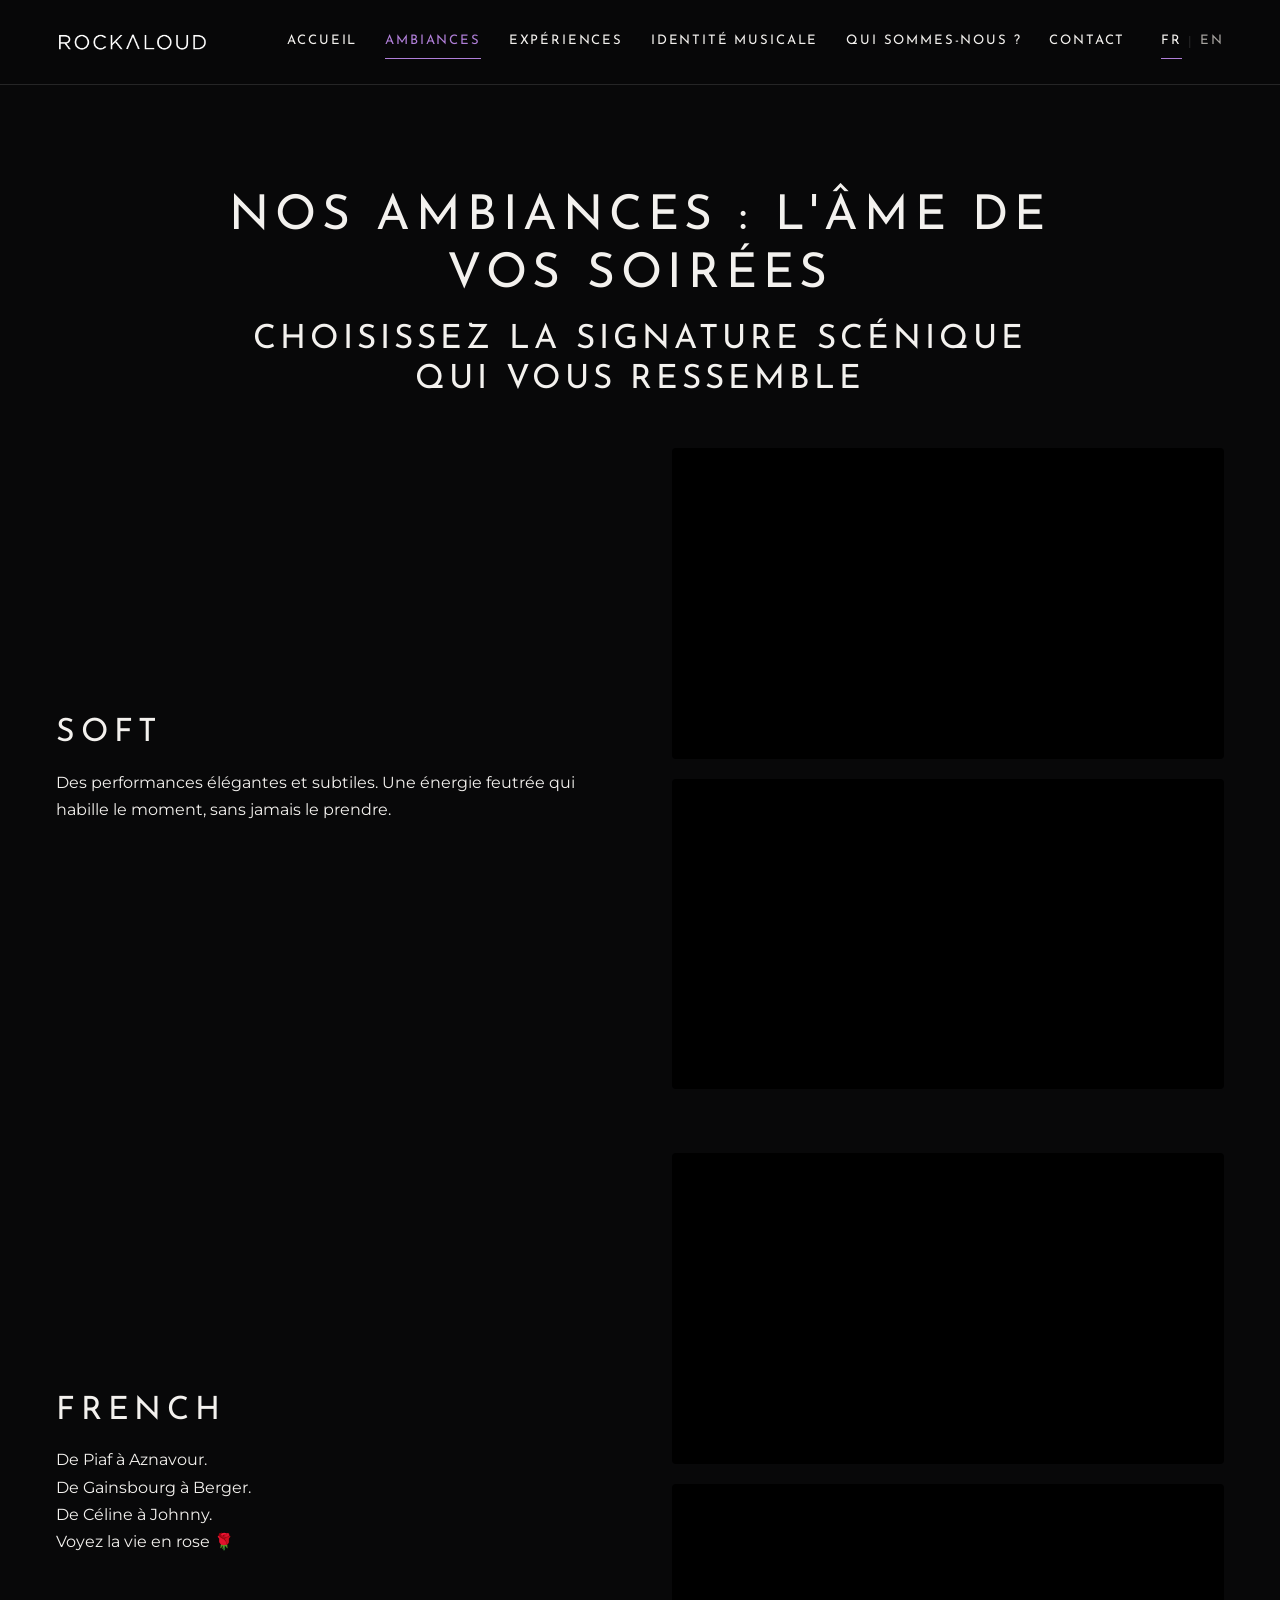
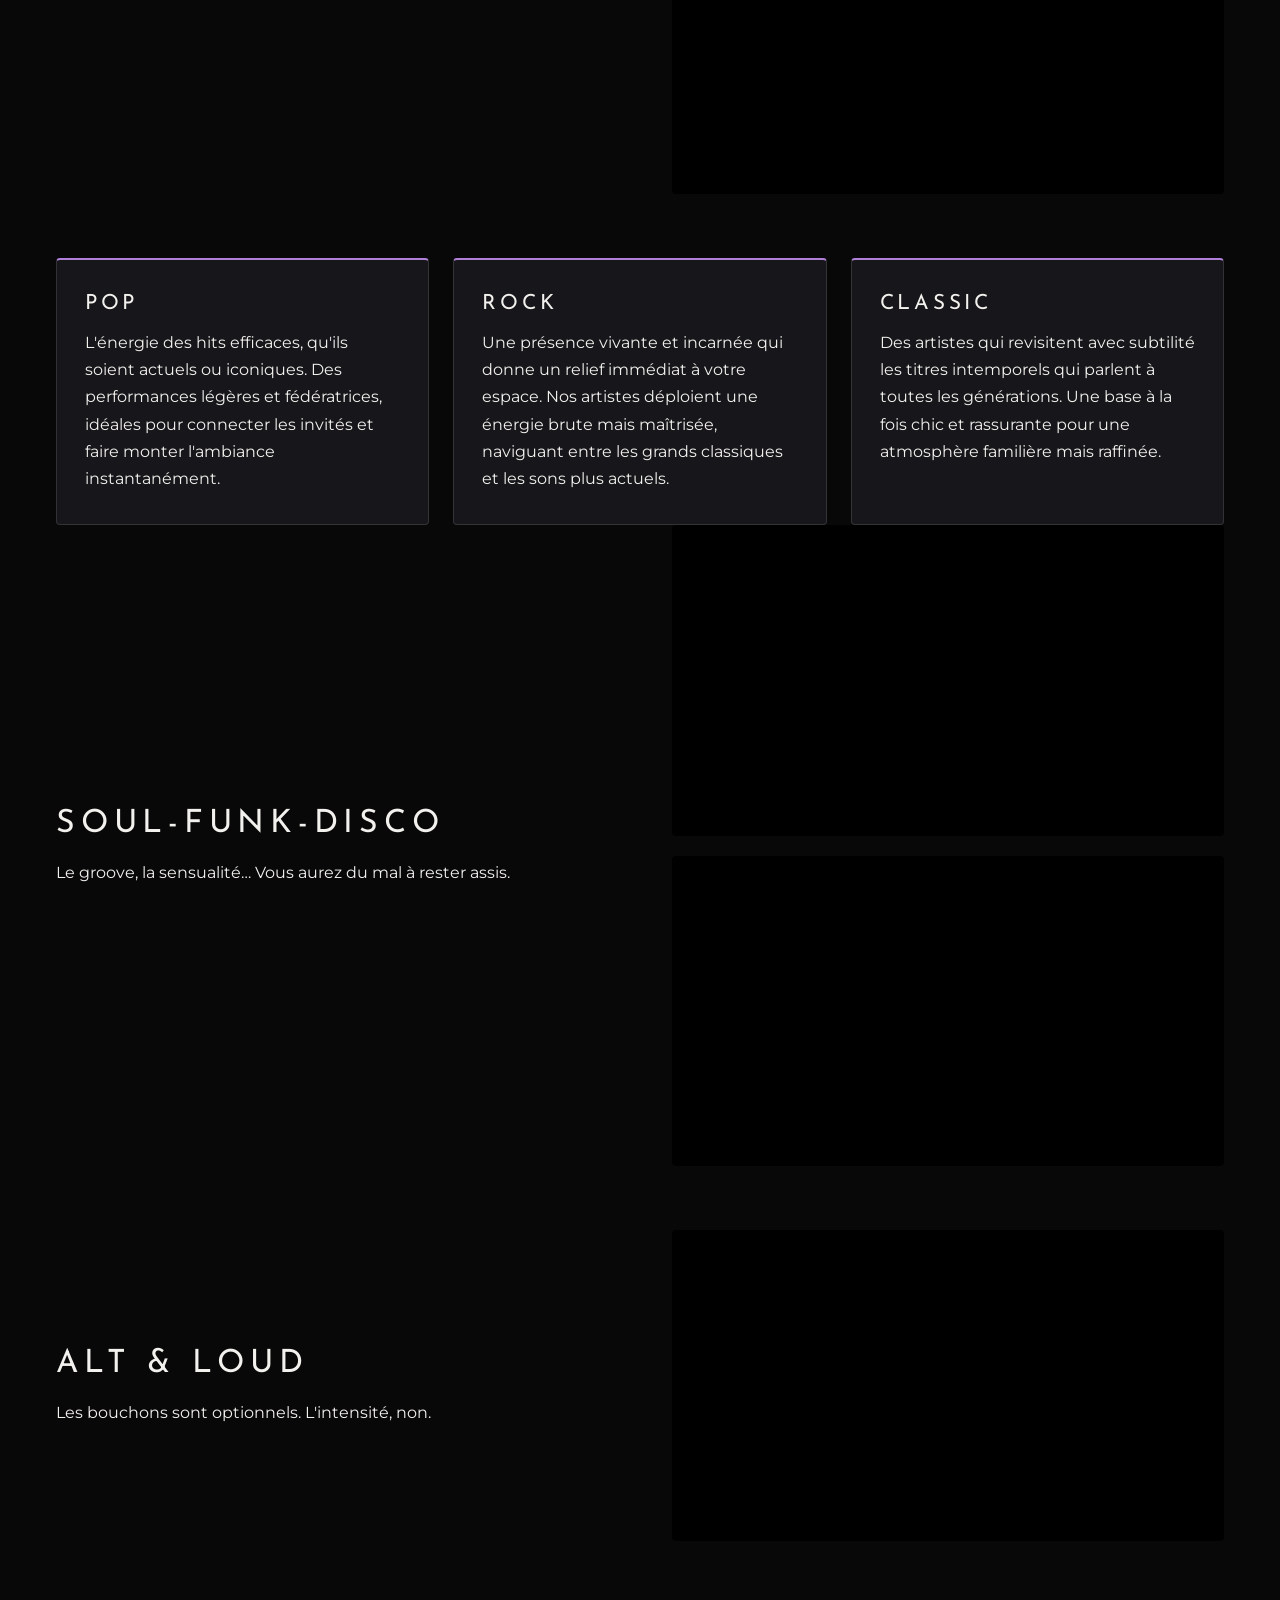
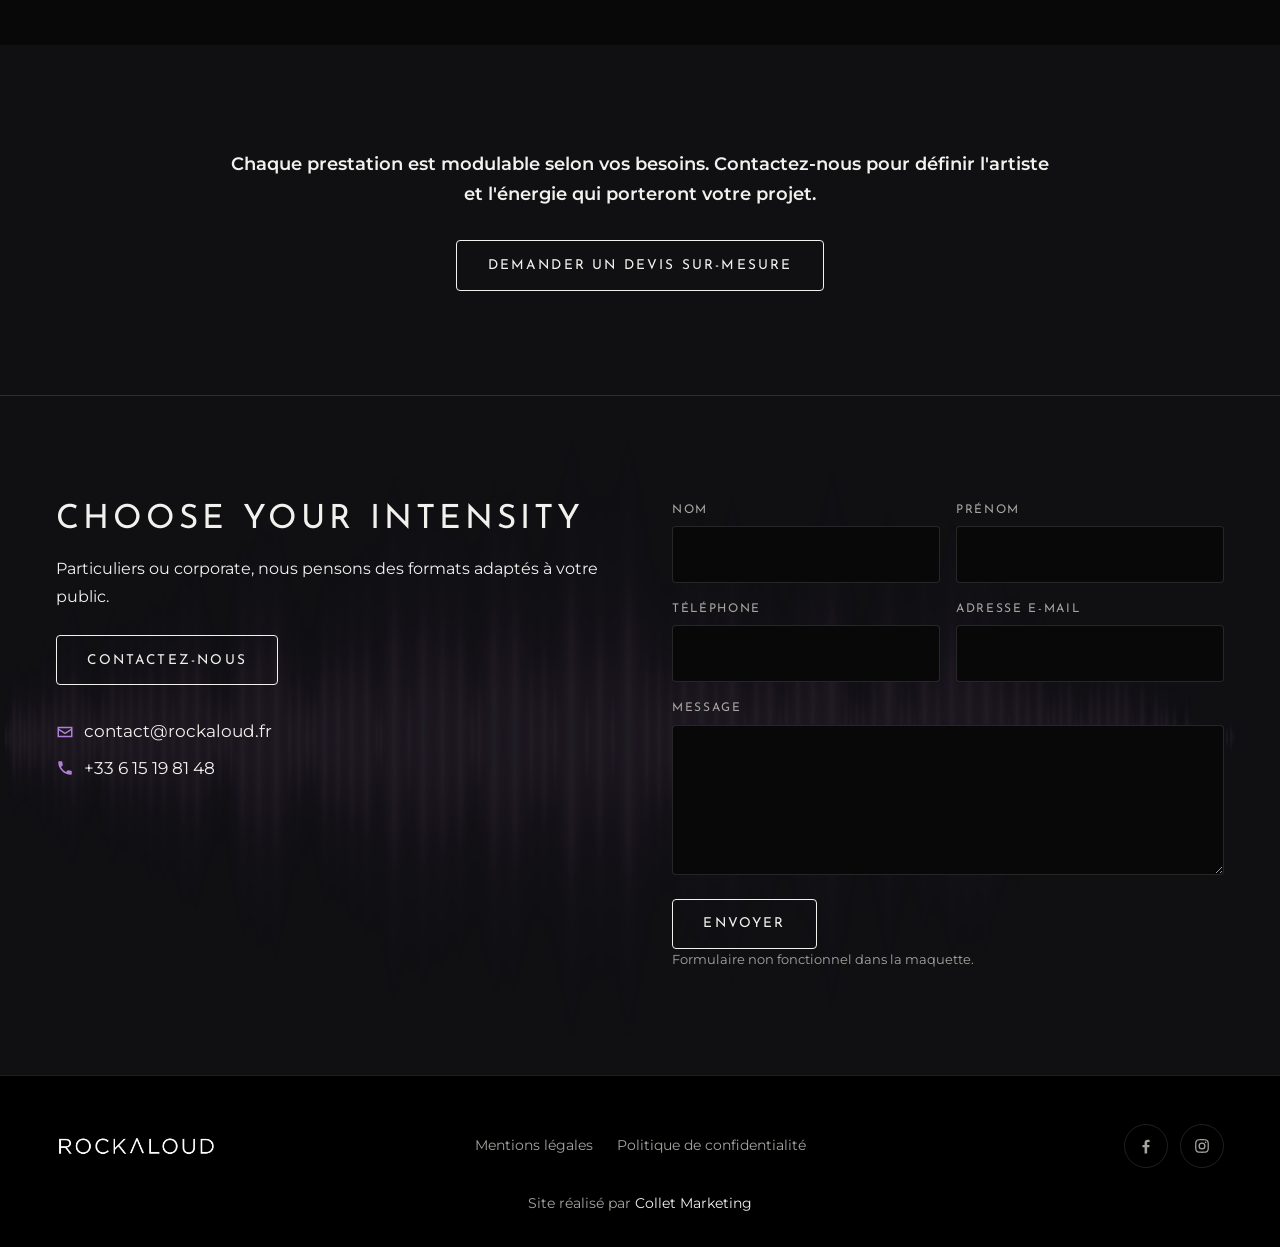
==== ambiances.html @ e1b676f5 "Maquette statique Rockaloud v2 (6 pages) Nouvelle version du site en HTML/CSS/JS statique pour valid" ====
<!DOCTYPE html>
<html lang="fr">
<head>
  <meta charset="UTF-8">
  <meta name="viewport" content="width=device-width, initial-scale=1">
  <title>Nos Ambiances : L'Âme de vos Soirées | Rockaloud</title>
  <meta name="description" content="Soft, Pop, French, Rock, Soul-Funk-Disco, Classic, Alt & Loud : choisissez la signature scénique qui vous ressemble.">
  <link rel="icon" href="media/cropped-favicon-rockaloud.jpg">
  <link rel="preconnect" href="https://fonts.googleapis.com">
  <link rel="preconnect" href="https://fonts.gstatic.com" crossorigin>
  <link href="https://fonts.googleapis.com/css2?family=Josefin+Sans:wght@300;400&family=Montserrat:ital,wght@0,400;0,600;1,400&display=swap" rel="stylesheet">
  <link rel="stylesheet" href="css/style.css">
</head>
<body class="page-ambiances">
<header class="site-header">
  <div class="container site-header__inner">
    <a class="site-header__logo" href="index.html" aria-label="Rockaloud, accueil">
      <img src="media/logo-Rockaloud-3-removebg-preview.png" alt="Rockaloud" width="1000" height="250">
    </a>
    <nav class="site-nav" id="site-nav" aria-label="Navigation principale">
        <a href="index.html">Accueil</a>
        <a href="ambiances.html" class="is-active" aria-current="page">Ambiances</a>
        <a href="experiences.html">Expériences</a>
        <a href="identite-musicale.html">Identité musicale</a>
        <a href="qui-sommes-nous.html">Qui sommes-nous ?</a>
        <a href="contact.html">Contact</a>
      <div class="lang-switch" aria-label="Langue">
        <a href="#" class="is-active" aria-current="true">FR</a><span aria-hidden="true">|</span><a href="#" title="Version anglaise (non fonctionnelle dans la maquette)">EN</a>
      </div>
    </nav>
    <button class="nav-toggle" type="button" aria-controls="site-nav" aria-expanded="false" aria-label="Ouvrir le menu">
      <span></span><span></span><span></span>
    </button>
  </div>
</header>
<main>

  <section class="section">
    <div class="container">
      <div class="section__head">
        <h1>Nos Ambiances : L'Âme de vos Soirées</h1>
        <h2>Choisissez la Signature Scénique qui vous ressemble</h2>
      </div>

      <article class="style-block split" id="soft">
        <div class="split__text">
          <h3>Soft</h3>
          <p>Des performances élégantes et subtiles. Une énergie feutrée qui habille le moment, sans jamais le prendre.</p>
        </div>
        <div class="split__media">
          <div class="video-stack">
              <div class="video"><iframe src="https://www.youtube.com/embed/XnOeB2_qpro" title="Ambiance Soft, vidéo 1" loading="lazy" allow="accelerometer; autoplay; clipboard-write; encrypted-media; gyroscope; picture-in-picture; web-share" referrerpolicy="strict-origin-when-cross-origin" allowfullscreen></iframe></div>
              <div class="video"><iframe src="https://www.youtube.com/embed/W85wO7x4e9c" title="Ambiance Soft, vidéo 2" loading="lazy" allow="accelerometer; autoplay; clipboard-write; encrypted-media; gyroscope; picture-in-picture; web-share" referrerpolicy="strict-origin-when-cross-origin" allowfullscreen></iframe></div>
          </div>
        </div>
      </article>

      <article class="style-block split split--reverse" id="french">
        <div class="split__text">
          <h3>French</h3>
          <p>De Piaf à Aznavour.<br>De Gainsbourg à Berger.<br>De Céline à Johnny.<br>Voyez la vie en rose 🌹</p>
        </div>
        <div class="split__media">
          <div class="video-stack">
              <div class="video"><iframe src="https://www.youtube.com/embed/azG9ca8zM-I" title="Ambiance French, vidéo 1" loading="lazy" allow="accelerometer; autoplay; clipboard-write; encrypted-media; gyroscope; picture-in-picture; web-share" referrerpolicy="strict-origin-when-cross-origin" allowfullscreen></iframe></div>
              <div class="video"><iframe src="https://www.youtube.com/embed/wUS4tdbfYSM" title="Ambiance French, vidéo 2" loading="lazy" allow="accelerometer; autoplay; clipboard-write; encrypted-media; gyroscope; picture-in-picture; web-share" referrerpolicy="strict-origin-when-cross-origin" allowfullscreen></iframe></div>
          </div>
        </div>
      </article>

      <!-- Styles sans vidéo regroupés en cartes -->
      <div class="style-cards grid grid--3">
        <article class="card card--accent" id="pop">
          <h3>Pop</h3>
          <p>L'énergie des hits efficaces, qu'ils soient actuels ou iconiques. Des performances légères et fédératrices, idéales pour connecter les invités et faire monter l'ambiance instantanément.</p>
        </article>
        <article class="card card--accent" id="rock">
          <h3>Rock</h3>
          <p>Une présence vivante et incarnée qui donne un relief immédiat à votre espace. Nos artistes déploient une énergie brute mais maîtrisée, naviguant entre les grands classiques et les sons plus actuels.</p>
        </article>
        <article class="card card--accent" id="classic">
          <h3>Classic</h3>
          <p>Des artistes qui revisitent avec subtilité les titres intemporels qui parlent à toutes les générations. Une base à la fois chic et rassurante pour une atmosphère familière mais raffinée.</p>
        </article>
      </div>


      <article class="style-block split" id="soul-funk-disco">
        <div class="split__text">
          <h3>Soul-Funk-Disco</h3>
          <p>Le groove, la sensualité… Vous aurez du mal à rester assis.</p>
        </div>
        <div class="split__media">
          <div class="video-stack">
              <div class="video"><iframe src="https://www.youtube.com/embed/5r3Q8YeS9tQ" title="Ambiance Soul-Funk-Disco, vidéo 1" loading="lazy" allow="accelerometer; autoplay; clipboard-write; encrypted-media; gyroscope; picture-in-picture; web-share" referrerpolicy="strict-origin-when-cross-origin" allowfullscreen></iframe></div>
              <div class="video"><iframe src="https://www.youtube.com/embed/HcSu9LlsYuk" title="Ambiance Soul-Funk-Disco, vidéo 2" loading="lazy" allow="accelerometer; autoplay; clipboard-write; encrypted-media; gyroscope; picture-in-picture; web-share" referrerpolicy="strict-origin-when-cross-origin" allowfullscreen></iframe></div>
          </div>
        </div>
      </article>

      <article class="style-block split split--reverse" id="alt-loud">
        <div class="split__text">
          <h3>Alt &amp; Loud</h3>
          <p>Les bouchons sont optionnels. L'intensité, non.</p>
        </div>
        <div class="split__media">
          <div class="video-stack">
              <div class="video"><iframe src="https://www.youtube.com/embed/fIWCS2iRZ34" title="Ambiance Alt & Loud" loading="lazy" allow="accelerometer; autoplay; clipboard-write; encrypted-media; gyroscope; picture-in-picture; web-share" referrerpolicy="strict-origin-when-cross-origin" allowfullscreen></iframe></div>
          </div>
        </div>
      </article>
    </div>
  </section>

  <section class="section section--alt section--tight">
    <div class="container container--narrow text-center">
      <p class="lead">Chaque prestation est modulable selon vos besoins. Contactez-nous pour définir l'artiste et l'énergie qui porteront votre projet.</p>
      <p class="actions"><a class="btn" href="contact.html">Demander un devis sur-mesure</a></p>
    </div>
  </section>

  <!-- Bloc commun « Choose your intensity » -->
  <section class="section intensity" id="intensity">
    <div class="container">
      <div class="split" style="align-items:start">
        <div class="split__text intensity__text">
          <h2>Choose your intensity</h2>
          <p>Particuliers ou corporate, nous pensons des formats adaptés à votre public.</p>
          <a class="btn" href="contact.html">Contactez-nous</a>
          <div class="contact-lines">
            <a href="mailto:contact@rockaloud.fr"><svg viewBox="0 0 24 24" aria-hidden="true"><path d="M2 5h20v14H2V5zm2 2v.5l8 5 8-5V7H4zm16 3-8 5-8-5v7h16v-7z"/></svg>contact@rockaloud.fr</a>
            <a href="tel:+33615198148"><svg viewBox="0 0 24 24" aria-hidden="true"><path d="M6.6 10.8a15.1 15.1 0 0 0 6.6 6.6l2.2-2.2c.3-.3.7-.4 1-.2 1.1.4 2.3.6 3.6.6.6 0 1 .4 1 1V20c0 .6-.4 1-1 1A17 17 0 0 1 3 4c0-.6.4-1 1-1h3.5c.6 0 1 .4 1 1 0 1.3.2 2.5.6 3.6.1.3 0 .7-.2 1l-2.3 2.2z"/></svg>+33 6 15 19 81 48</a>
          </div>
        </div>
        <div class="split__media">
          <form class="form" action="#" method="post" onsubmit="return false;" novalidate>
            <div class="form__row">
              <div>
                <label for="intensity-nom">Nom</label>
                <input id="intensity-nom" name="nom" type="text" autocomplete="family-name">
              </div>
              <div>
                <label for="intensity-prenom">Prénom</label>
                <input id="intensity-prenom" name="prenom" type="text" autocomplete="given-name">
              </div>
            </div>
            <div class="form__row">
              <div>
                <label for="intensity-tel">Téléphone</label>
                <input id="intensity-tel" name="telephone" type="tel" autocomplete="tel">
              </div>
              <div>
                <label for="intensity-email">Adresse e-mail</label>
                <input id="intensity-email" name="email" type="email" autocomplete="email">
              </div>
            </div>
            <div>
              <label for="intensity-message">Message</label>
              <textarea id="intensity-message" name="message"></textarea>
            </div>
            <div>
              <button type="submit" class="btn">Envoyer</button>
              <p class="form__note">Formulaire non fonctionnel dans la maquette.</p>
            </div>
          </form>
        </div>
      </div>
    </div>
  </section>
</main>
<footer class="site-footer">
  <div class="container site-footer__inner">
    <a class="site-footer__logo" href="index.html" aria-label="Rockaloud, accueil">
      <img src="media/logo-Rockaloud-3.jpg" alt="Rockaloud" width="1200" height="300">
    </a>
    <nav class="site-footer__links" aria-label="Liens légaux">
      <a href="https://rockaloud.fr/mentions-legales/" target="_blank" rel="noopener">Mentions légales</a>
      <a href="https://rockaloud.fr/politique-de-confidentialite/" target="_blank" rel="noopener">Politique de confidentialité</a>
    </nav>
    <div class="social">
      <!-- lien Facebook à vérifier avec le client -->
      <a href="https://www.facebook.com/rockaloudmusic/" target="_blank" rel="noopener" aria-label="Facebook Rockaloud"><svg viewBox="0 0 24 24" aria-hidden="true"><path d="M13.5 22v-8.2h2.8l.4-3.3h-3.2V8.4c0-.9.3-1.6 1.6-1.6h1.7V3.9c-.3 0-1.3-.1-2.5-.1-2.5 0-4.2 1.5-4.2 4.3v2.4H7.3v3.3h2.8V22h3.4z"/></svg></a>
      <a href="https://www.instagram.com/rockaloud_talent_agency/" target="_blank" rel="noopener" aria-label="Instagram Rockaloud"><svg viewBox="0 0 24 24" aria-hidden="true"><path d="M12 7.3A4.7 4.7 0 1 0 12 16.7 4.7 4.7 0 0 0 12 7.3zm0 7.7a3 3 0 1 1 0-6 3 3 0 0 1 0 6zm5.9-7.9a1.1 1.1 0 1 1-2.2 0 1.1 1.1 0 0 1 2.2 0zM21.1 8.3c-.1-1.5-.4-2.8-1.5-3.9S17.2 3 15.7 2.9C14.2 2.8 9.8 2.8 8.3 2.9 6.8 3 5.5 3.3 4.4 4.4S3 6.8 2.9 8.3c-.1 1.5-.1 5.9 0 7.4.1 1.5.4 2.8 1.5 3.9s2.4 1.4 3.9 1.5c1.5.1 5.9.1 7.4 0 1.5-.1 2.8-.4 3.9-1.5s1.4-2.4 1.5-3.9c.1-1.5.1-5.9 0-7.4zm-2 9c-.3.8-.9 1.4-1.7 1.7-1.2.5-4 .4-5.4.4s-4.2.1-5.4-.4c-.8-.3-1.4-.9-1.7-1.7-.5-1.2-.4-4-.4-5.4s-.1-4.2.4-5.4c.3-.8.9-1.4 1.7-1.7 1.2-.5 4-.4 5.4-.4s4.2-.1 5.4.4c.8.3 1.4.9 1.7 1.7.5 1.2.4 4 .4 5.4s.1 4.2-.4 5.4z"/></svg></a>
    </div>
    <p class="site-footer__credit">Site réalisé par <a href="https://colletmarketing.com/" target="_blank" rel="noopener">Collet Marketing</a></p>
  </div>
</footer>
<script src="js/main.js"></script>
</body>
</html>
---- css/style.css ----
/* ==========================================================================
   Rockaloud, maquette statique v2
   Un seul fichier CSS partagé par les 6 pages.
   ========================================================================== */

:root {
  --bg: #080809;
  --bg-2: #101013;
  --bg-3: #17171b;
  --text: #f3f1ee;
  --muted: #a7a4a0;
  --accent: #b07fd8;
  --accent-soft: rgba(176, 127, 216, 0.18);
  --line: rgba(255, 255, 255, 0.12);
  --placeholder: #3a3a40;
  --font-title: "Josefin Sans", "Montserrat", "Helvetica Neue", Arial, sans-serif;
  --font-body: "Montserrat", "Helvetica Neue", Arial, sans-serif;
  --container: 1200px;
  --gutter: 16px;
  --radius: 4px;
  --header-h: 84px;
}

*, *::before, *::after { box-sizing: border-box; }

html { scroll-behavior: smooth; -webkit-text-size-adjust: 100%; }

body {
  margin: 0;
  background: var(--bg);
  color: var(--text);
  font-family: var(--font-body);
  font-size: 1rem;
  line-height: 1.7;
  overflow-x: hidden;
}

img, video, iframe { max-width: 100%; display: block; }

a { color: inherit; text-decoration: none; }
a:hover { color: var(--accent); }

p { margin: 0 0 1.1rem; }
p:last-child { margin-bottom: 0; }

ul { margin: 0; padding: 0; list-style: none; }

/* --------------------------------------------------------------------------
   Typographie
   -------------------------------------------------------------------------- */

h1, h2, h3 {
  font-family: var(--font-title);
  font-weight: 400;
  text-transform: uppercase;
  letter-spacing: 0.12em;
  line-height: 1.2;
  margin: 0 0 1rem;
  color: var(--text);
}

h1 { font-size: clamp(1.9rem, 4vw, 3rem); }
h2 { font-size: clamp(1.45rem, 2.6vw, 2.1rem); }
h3 { font-size: clamp(1.05rem, 1.6vw, 1.25rem); letter-spacing: 0.1em; }

.subtitle {
  font-family: var(--font-title);
  font-size: clamp(1.05rem, 1.8vw, 1.35rem);
  letter-spacing: 0.06em;
  color: var(--accent);
  margin: 0 0 1.25rem;
}

.lead { font-size: 1.1rem; font-weight: 600; }

.muted { color: var(--muted); }

em { font-style: italic; }

/* --------------------------------------------------------------------------
   Mise en page
   -------------------------------------------------------------------------- */

.container {
  width: 100%;
  max-width: var(--container);
  margin: 0 auto;
  padding-left: var(--gutter);
  padding-right: var(--gutter);
}

.container--narrow { max-width: 860px; }

.section { padding: 5rem 0; }
.section--alt { background: var(--bg-2); }
.section--tight { padding: 3.5rem 0; }

.section__head { max-width: 860px; margin: 0 auto 3rem; text-align: center; }
.section__head p:last-child { margin-bottom: 0; }

.text-center { text-align: center; }

.split {
  display: grid;
  grid-template-columns: 1fr;
  gap: 2.5rem;
  align-items: center;
}

.split__media { min-width: 0; }
.split__text { min-width: 0; }

.grid {
  display: grid;
  grid-template-columns: 1fr;
  gap: 1.5rem;
}

@media (min-width: 768px) {
  .section { padding: 6.5rem 0; }
  .split { grid-template-columns: 1fr 1fr; gap: 4rem; }
  .split--reverse .split__media { order: 2; }
  .split--reverse .split__text { order: 1; }
  .grid--2 { grid-template-columns: repeat(2, 1fr); }
  .grid--3 { grid-template-columns: repeat(3, 1fr); }
  .grid--4 { grid-template-columns: repeat(2, 1fr); }
}

@media (min-width: 1024px) {
  .grid--4 { grid-template-columns: repeat(4, 1fr); }
}

/* --------------------------------------------------------------------------
   Boutons
   -------------------------------------------------------------------------- */

.btn {
  display: inline-block;
  font-family: var(--font-title);
  font-size: 0.85rem;
  letter-spacing: 0.16em;
  text-transform: uppercase;
  padding: 0.95rem 1.9rem;
  border: 1px solid var(--text);
  border-radius: var(--radius);
  color: var(--text);
  background: transparent;
  cursor: pointer;
  transition: background 0.25s ease, color 0.25s ease, border-color 0.25s ease;
  text-align: center;
  line-height: 1.3;
}

.btn:hover, .btn:focus-visible {
  background: var(--text);
  color: var(--bg);
  outline: none;
}

.btn--accent { border-color: var(--accent); color: var(--accent); }
.btn--accent:hover, .btn--accent:focus-visible { background: var(--accent); color: var(--bg); }

.btn--block { display: block; width: 100%; }

.actions { margin-top: 2rem; }

/* --------------------------------------------------------------------------
   Header
   -------------------------------------------------------------------------- */

.site-header {
  position: sticky;
  top: 0;
  z-index: 50;
  background: rgba(8, 8, 9, 0.92);
  backdrop-filter: blur(8px);
  border-bottom: 1px solid var(--line);
}

.site-header__inner {
  display: flex;
  align-items: center;
  justify-content: space-between;
  gap: 1rem;
  min-height: var(--header-h);
}

.site-header__logo img { height: 34px; width: auto; }

.site-nav {
  display: none;
  align-items: center;
  gap: 1.75rem;
}

.site-nav a {
  font-family: var(--font-title);
  font-size: 0.82rem;
  letter-spacing: 0.14em;
  text-transform: uppercase;
  padding: 0.35rem 0;
  border-bottom: 1px solid transparent;
  transition: color 0.2s ease, border-color 0.2s ease;
  white-space: nowrap;
}

.site-nav a:hover { color: var(--accent); }
.site-nav a.is-active { color: var(--accent); border-bottom-color: var(--accent); }

.lang-switch {
  display: flex;
  align-items: center;
  gap: 0.4rem;
  font-family: var(--font-title);
  font-size: 0.8rem;
  letter-spacing: 0.12em;
  margin-left: 0.5rem;
}

.lang-switch a { color: var(--muted); }
.lang-switch a.is-active { color: var(--text); }
.lang-switch span { color: var(--line); }

.nav-toggle {
  display: inline-flex;
  flex-direction: column;
  justify-content: center;
  gap: 5px;
  width: 44px;
  height: 44px;
  padding: 0 9px;
  background: transparent;
  border: 1px solid var(--line);
  border-radius: var(--radius);
  cursor: pointer;
}

.nav-toggle span {
  display: block;
  height: 2px;
  background: var(--text);
  transition: transform 0.25s ease, opacity 0.25s ease;
}

.nav-toggle[aria-expanded="true"] span:nth-child(1) { transform: translateY(7px) rotate(45deg); }
.nav-toggle[aria-expanded="true"] span:nth-child(2) { opacity: 0; }
.nav-toggle[aria-expanded="true"] span:nth-child(3) { transform: translateY(-7px) rotate(-45deg); }

@media (max-width: 1023px) {
  .site-nav {
    position: absolute;
    top: 100%;
    left: 0;
    right: 0;
    flex-direction: column;
    align-items: flex-start;
    gap: 0;
    background: var(--bg-2);
    border-bottom: 1px solid var(--line);
    padding: 0.5rem var(--gutter) 1.25rem;
  }

  .site-nav.is-open { display: flex; }

  .site-nav a {
    width: 100%;
    padding: 0.85rem 0;
    border-bottom: 1px solid var(--line);
    font-size: 0.9rem;
  }

  .site-nav a.is-active { border-bottom-color: var(--line); }

  .lang-switch { margin: 1rem 0 0; }
  .site-nav .lang-switch a { width: auto; padding: 0; border-bottom: 0; font-size: 0.85rem; }
}

@media (min-width: 1024px) {
  .site-nav { display: flex; }
  .nav-toggle { display: none; }
  .site-header__logo img { height: 38px; }
}

/* --------------------------------------------------------------------------
   Hero vidéo
   -------------------------------------------------------------------------- */

.hero {
  position: relative;
  height: calc(100svh - var(--header-h));
  min-height: 420px;
  max-height: 900px;
  overflow: hidden;
  background: #000;
}

.hero video {
  position: absolute;
  inset: 0;
  width: 100%;
  height: 100%;
  object-fit: cover;
}

.hero::after {
  content: "";
  position: absolute;
  inset: 0;
  background: linear-gradient(to bottom, rgba(8, 8, 9, 0) 55%, var(--bg) 100%);
  pointer-events: none;
}

.hero__note {
  position: absolute;
  left: var(--gutter);
  bottom: 1.25rem;
  z-index: 2;
  font-size: 0.72rem;
  letter-spacing: 0.04em;
  text-transform: uppercase;
  color: #fff;
  background: rgba(0, 0, 0, 0.6);
  border: 1px dashed rgba(255, 255, 255, 0.5);
  padding: 0.4rem 0.7rem;
  border-radius: var(--radius);
}

/* --------------------------------------------------------------------------
   Médias, emplacements, vidéos
   -------------------------------------------------------------------------- */

.media {
  width: 100%;
  overflow: hidden;
  border-radius: var(--radius);
  background: var(--bg-3);
}

.media img { width: 100%; height: 100%; object-fit: cover; }

.media--landscape { aspect-ratio: 3 / 2; }
.media--portrait { aspect-ratio: 3 / 4; }
.media--square { aspect-ratio: 1 / 1; }
.media--wide { aspect-ratio: 16 / 9; }

.placeholder {
  display: flex;
  flex-direction: column;
  align-items: center;
  justify-content: center;
  text-align: center;
  width: 100%;
  height: 100%;
  min-height: 220px;
  background: var(--placeholder);
  border: 2px dashed rgba(255, 255, 255, 0.35);
  border-radius: var(--radius);
  color: #fff;
  font-family: var(--font-title);
  font-size: 0.95rem;
  letter-spacing: 0.1em;
  text-transform: uppercase;
  padding: 1.5rem;
  line-height: 1.5;
}

.placeholder small {
  display: block;
  margin-top: 0.5rem;
  font-family: var(--font-body);
  font-size: 0.75rem;
  letter-spacing: 0.02em;
  text-transform: none;
  color: rgba(255, 255, 255, 0.75);
}

.video {
  position: relative;
  width: 100%;
  aspect-ratio: 16 / 9;
  background: #000;
  border-radius: var(--radius);
  overflow: hidden;
}

.video iframe {
  position: absolute;
  inset: 0;
  width: 100%;
  height: 100%;
  border: 0;
}

.video-stack { display: grid; gap: 1.25rem; }

/* --------------------------------------------------------------------------
   Cartes
   -------------------------------------------------------------------------- */

.card {
  background: var(--bg-3);
  border: 1px solid var(--line);
  border-radius: var(--radius);
  padding: 2rem 1.75rem;
  height: 100%;
}

.card h3 { margin-bottom: 0.75rem; }
.card p:last-child { margin-bottom: 0; }

.card--accent { border-top: 2px solid var(--accent); }

.card--media { padding: 0; overflow: hidden; display: flex; flex-direction: column; }
.card--media .card__body { padding: 1.75rem; }

.card--label {
  display: flex;
  align-items: center;
  justify-content: center;
  text-align: center;
  min-height: 120px;
  font-family: var(--font-title);
  text-transform: uppercase;
  letter-spacing: 0.12em;
  font-size: 1rem;
}

/* --------------------------------------------------------------------------
   Liste des styles (accueil)
   -------------------------------------------------------------------------- */

.styles-list {
  display: flex;
  flex-wrap: wrap;
  justify-content: center;
  gap: 0.75rem 1rem;
  margin-bottom: 2.5rem;
}

.styles-list a {
  font-family: var(--font-title);
  font-size: clamp(1rem, 2.4vw, 1.6rem);
  letter-spacing: 0.16em;
  text-transform: uppercase;
  padding: 0.6rem 1.1rem;
  border: 1px solid var(--line);
  border-radius: var(--radius);
  transition: border-color 0.2s ease, color 0.2s ease, background 0.2s ease;
}

.styles-list a:hover { border-color: var(--accent); color: var(--accent); background: var(--accent-soft); }

/* --------------------------------------------------------------------------
   Ambiances (blocs par style)
   -------------------------------------------------------------------------- */

.style-block { scroll-margin-top: calc(var(--header-h) + 1rem); }

.style-block + .style-block { margin-top: 4rem; }

.style-block h3 {
  font-size: clamp(1.4rem, 2.6vw, 2rem);
  letter-spacing: 0.18em;
}

.style-cards { margin-top: 4rem; }

.style-cards .card { scroll-margin-top: calc(var(--header-h) + 1rem); }
.style-cards h3 { font-size: 1.3rem; letter-spacing: 0.18em; }

/* --------------------------------------------------------------------------
   Logos clients
   -------------------------------------------------------------------------- */

.logos { background: #000; }

.logos__grid {
  display: grid;
  grid-template-columns: repeat(2, 1fr);
  gap: 1.5rem 1rem;
  align-items: center;
  justify-items: center;
}

.logos__grid > * {
  display: flex;
  align-items: center;
  justify-content: center;
  width: 100%;
  height: 40px;
}

.logos__grid img {
  max-height: 40px;
  max-width: 150px;
  width: auto;
  height: auto;
  object-fit: contain;
  filter: grayscale(1) brightness(1.05);
  mix-blend-mode: screen;
  opacity: 0.9;
}

.logos__grid img.logo--invert { filter: grayscale(1) invert(1); mix-blend-mode: normal; }

.logos__grid .logo--text {
  font-family: var(--font-title);
  font-size: 0.85rem;
  letter-spacing: 0.18em;
  text-transform: uppercase;
  color: var(--text);
  opacity: 0.9;
}

@media (min-width: 600px) {
  .logos__grid { grid-template-columns: repeat(3, 1fr); }
}

@media (min-width: 900px) {
  .logos__grid { grid-template-columns: repeat(5, 1fr); gap: 2.5rem 2rem; }
  .logos__grid > * { height: 60px; }
  .logos__grid img { max-height: 60px; max-width: 180px; }
}

/* --------------------------------------------------------------------------
   Témoignages
   -------------------------------------------------------------------------- */

.testimonial {
  background: var(--bg-3);
  border: 1px solid var(--line);
  border-radius: var(--radius);
  padding: 2rem 1.75rem;
  display: flex;
  flex-direction: column;
  justify-content: space-between;
  height: 100%;
}

.testimonial blockquote {
  margin: 0 0 1.25rem;
  font-size: 1.02rem;
  line-height: 1.7;
}

.testimonial blockquote::before {
  content: "\201C";
  display: block;
  font-family: var(--font-title);
  font-size: 3rem;
  line-height: 0.6;
  color: var(--accent);
  margin-bottom: 0.9rem;
}

.testimonial cite {
  font-style: normal;
  font-family: var(--font-title);
  font-size: 0.8rem;
  letter-spacing: 0.14em;
  text-transform: uppercase;
  color: var(--muted);
}

/* --------------------------------------------------------------------------
   Bloc « Choose your intensity »
   -------------------------------------------------------------------------- */

.intensity {
  position: relative;
  background: var(--bg-2);
  border-top: 1px solid var(--line);
  overflow: hidden;
}

.intensity::before {
  content: "";
  position: absolute;
  inset: 0;
  background: url("../media/onde-2.png") center / cover no-repeat;
  opacity: 0.35;
  pointer-events: none;
}

.intensity .container { position: relative; }

.intensity__text .btn { margin-top: 0.5rem; }

.contact-lines { margin-top: 2rem; display: grid; gap: 0.5rem; }

.contact-lines a {
  display: inline-flex;
  align-items: center;
  gap: 0.6rem;
  font-size: 1.05rem;
}

.contact-lines svg { width: 18px; height: 18px; fill: var(--accent); flex: none; }

/* --------------------------------------------------------------------------
   Formulaire
   -------------------------------------------------------------------------- */

.form { display: grid; gap: 1rem; }

.form__row { display: grid; gap: 1rem; }

@media (min-width: 600px) {
  .form__row { grid-template-columns: 1fr 1fr; }
}

.form label {
  display: block;
  font-family: var(--font-title);
  font-size: 0.75rem;
  letter-spacing: 0.14em;
  text-transform: uppercase;
  color: var(--muted);
  margin-bottom: 0.4rem;
}

.form input, .form textarea {
  width: 100%;
  font: inherit;
  color: var(--text);
  background: var(--bg);
  border: 1px solid var(--line);
  border-radius: var(--radius);
  padding: 0.85rem 1rem;
  transition: border-color 0.2s ease;
}

.form input:focus, .form textarea:focus { outline: none; border-color: var(--accent); }

.form textarea { min-height: 150px; resize: vertical; }

.form ::placeholder { color: #6f6d6a; }

.form__note { font-size: 0.8rem; color: var(--muted); }

/* --------------------------------------------------------------------------
   Page Contact
   -------------------------------------------------------------------------- */

.contact-details { margin: 1.5rem 0 2rem; display: grid; gap: 0.6rem; }

.contact-details strong {
  font-family: var(--font-title);
  font-weight: 400;
  font-size: 0.78rem;
  letter-spacing: 0.14em;
  text-transform: uppercase;
  color: var(--muted);
  display: block;
}

.social {
  display: flex;
  gap: 0.75rem;
  margin: 0.75rem 0 2rem;
}

.social a {
  display: inline-flex;
  align-items: center;
  justify-content: center;
  width: 44px;
  height: 44px;
  border: 1px solid var(--line);
  border-radius: 50%;
  transition: border-color 0.2s ease, color 0.2s ease;
}

.social a:hover { border-color: var(--accent); }
.social svg { width: 18px; height: 18px; fill: currentColor; }

.signature {
  font-family: var(--font-title);
  letter-spacing: 0.08em;
  color: var(--muted);
  font-size: 0.95rem;
}

/* --------------------------------------------------------------------------
   Footer
   -------------------------------------------------------------------------- */

.site-footer {
  background: #000;
  border-top: 1px solid var(--line);
  padding: 3rem 0 2rem;
  font-size: 0.85rem;
  color: var(--muted);
}

.site-footer__inner {
  display: flex;
  flex-direction: column;
  align-items: center;
  gap: 1.5rem;
  text-align: center;
}

.site-footer__logo img { height: 40px; width: auto; }

.site-footer__links {
  display: flex;
  flex-wrap: wrap;
  justify-content: center;
  gap: 0.5rem 1.5rem;
}

.site-footer__links a { color: var(--muted); }
.site-footer__links a:hover { color: var(--text); }

.site-footer .social { margin: 0; }

.site-footer__credit a { color: var(--text); }

@media (min-width: 768px) {
  .site-footer__inner {
    display: grid;
    grid-template-columns: 1fr auto 1fr;
    align-items: center;
    text-align: left;
  }

  .site-footer__logo { justify-self: start; }
  .site-footer__links { justify-content: center; }
  .site-footer .social { justify-self: end; }
  .site-footer__credit { grid-column: 1 / -1; text-align: center; }
}

/* --------------------------------------------------------------------------
   Accessibilité
   -------------------------------------------------------------------------- */

.sr-only {
  position: absolute;
  width: 1px;
  height: 1px;
  padding: 0;
  margin: -1px;
  overflow: hidden;
  clip: rect(0, 0, 0, 0);
  white-space: nowrap;
  border: 0;
}

:focus-visible { outline: 2px solid var(--accent); outline-offset: 3px; }

@media (prefers-reduced-motion: reduce) {
  html { scroll-behavior: auto; }
  * { transition: none !important; }
}
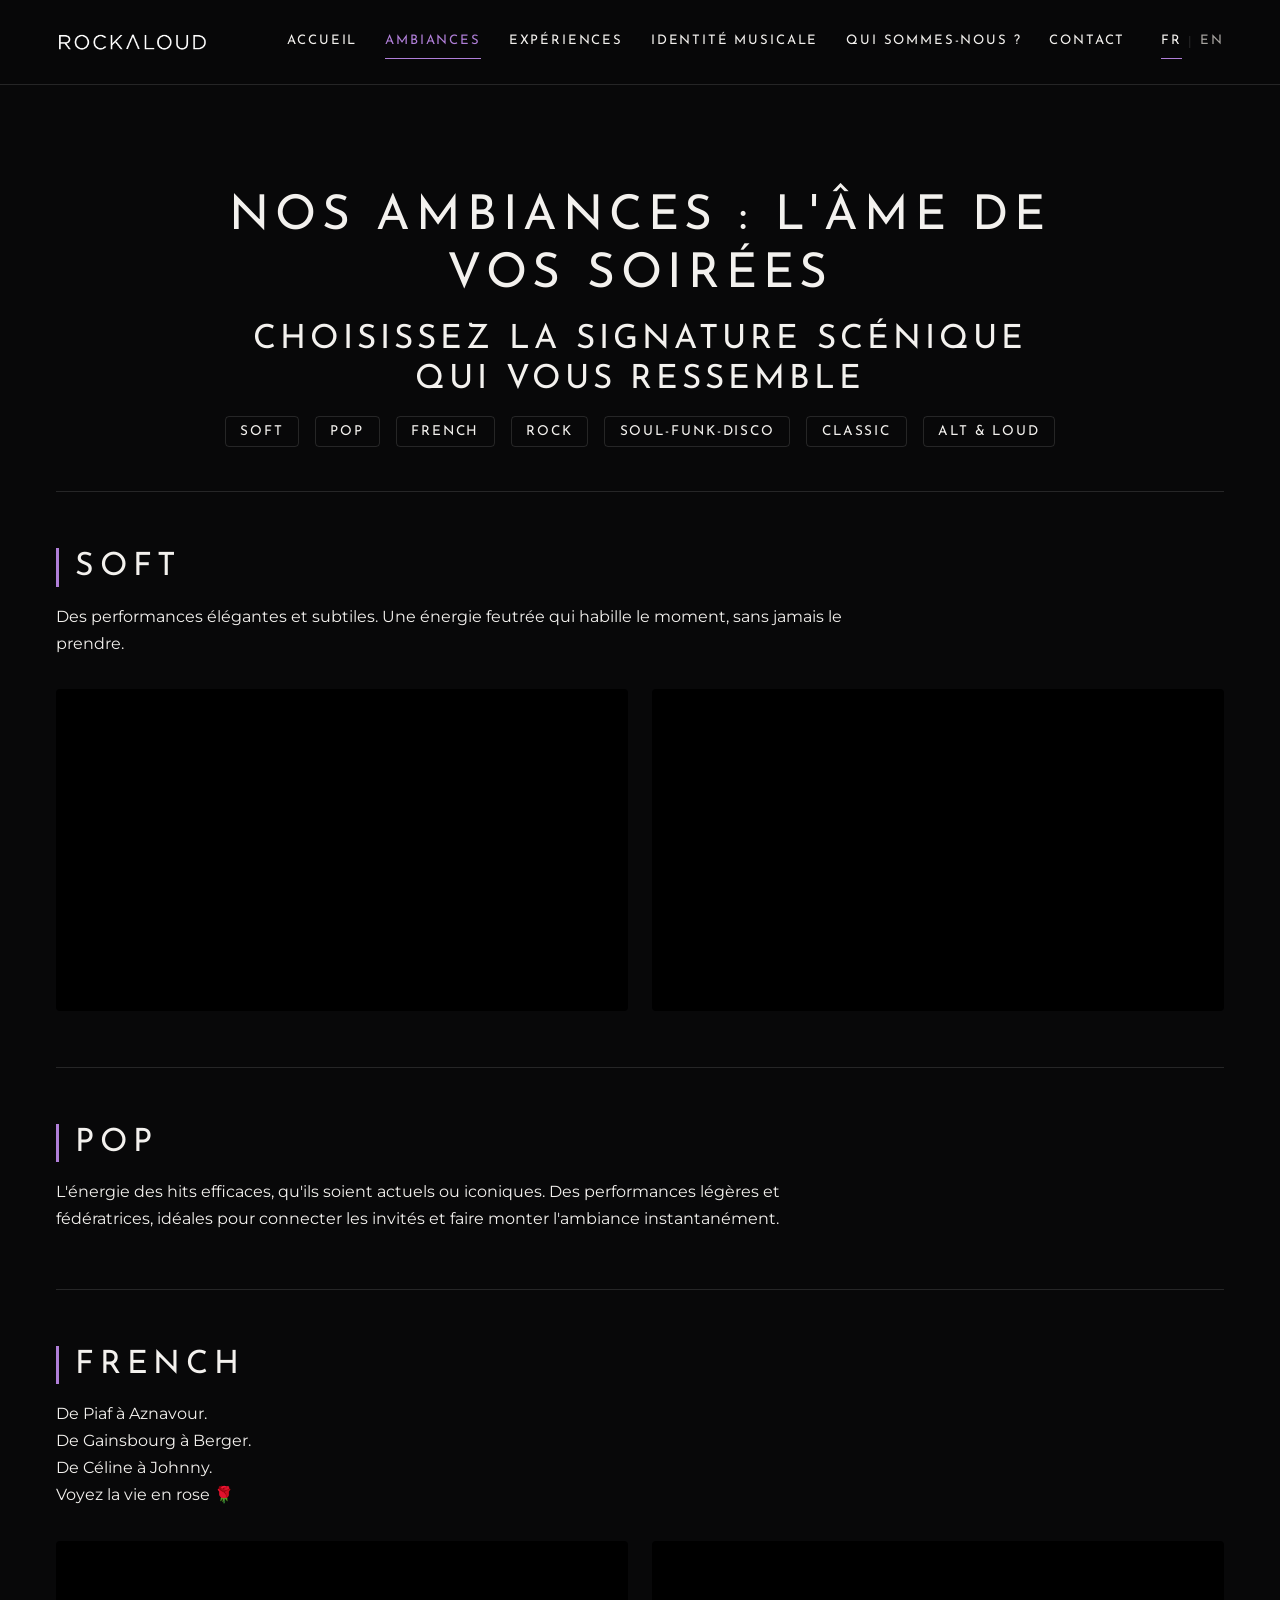
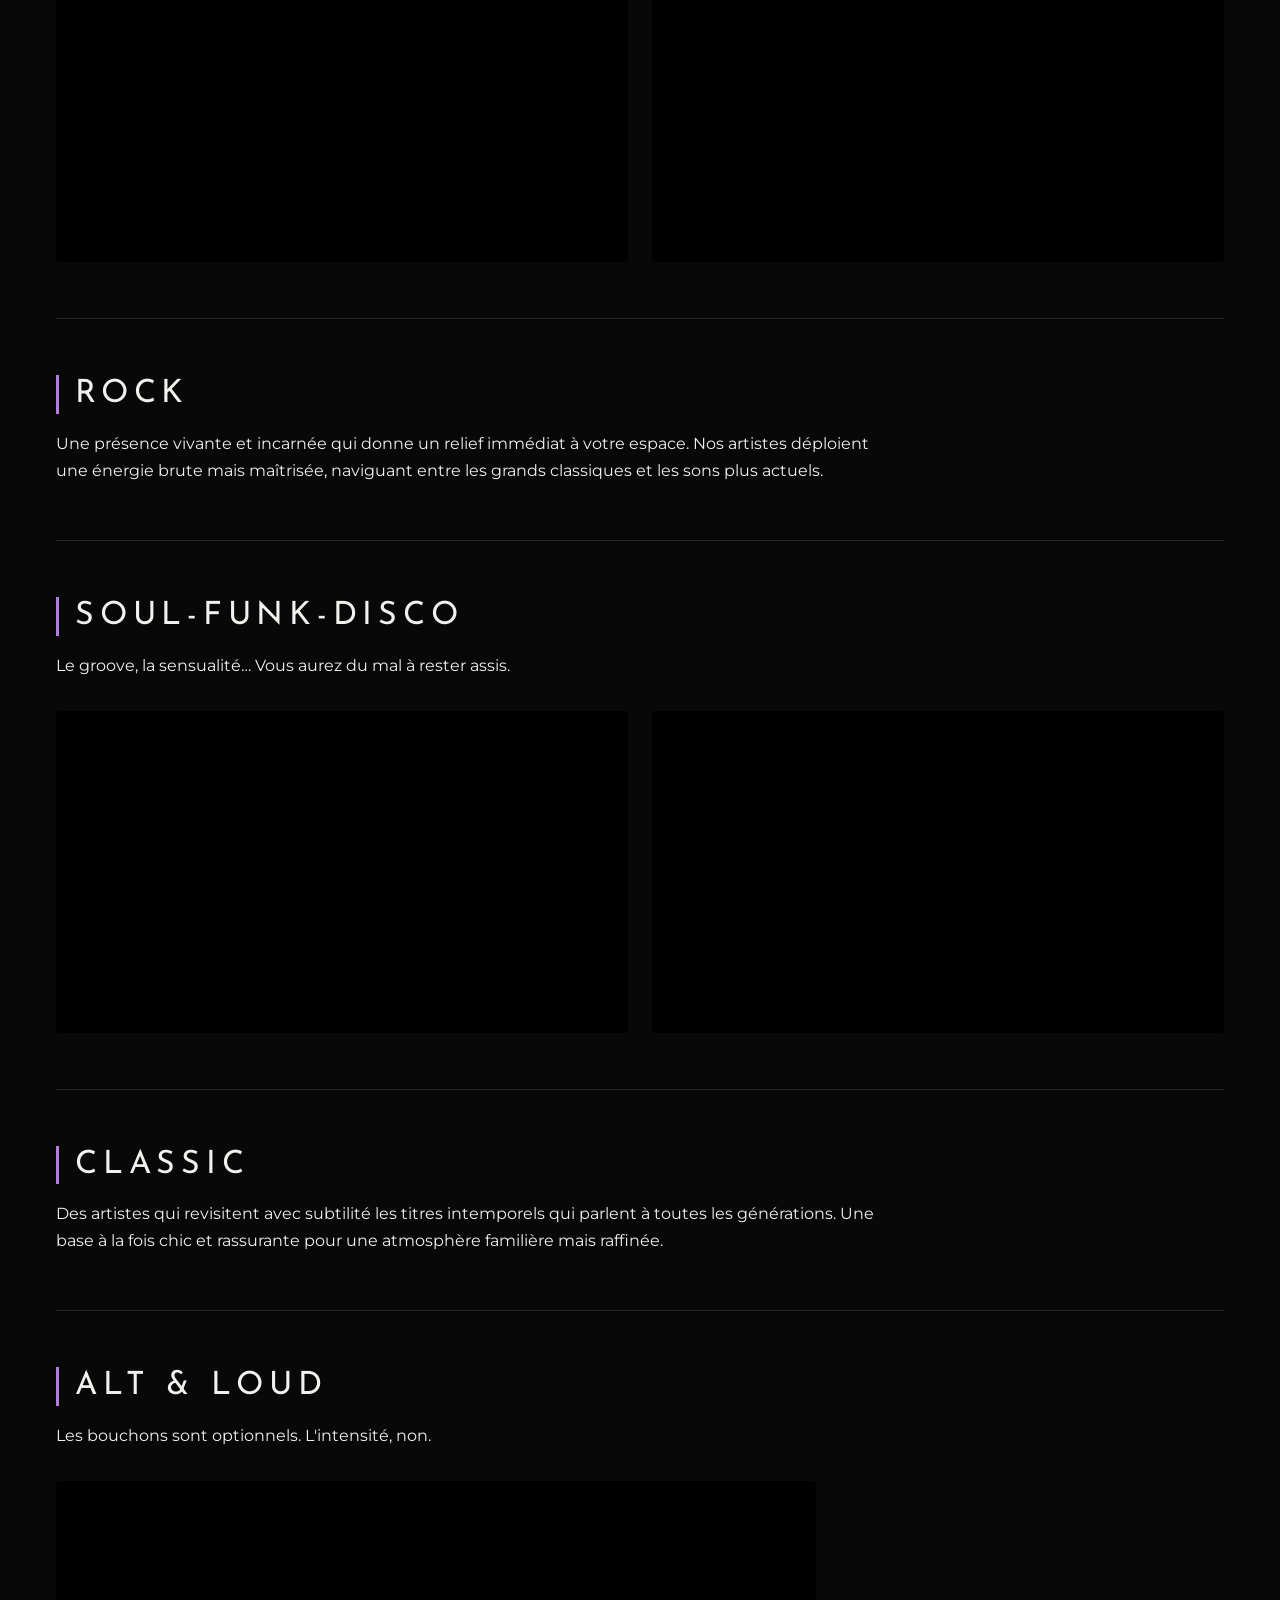
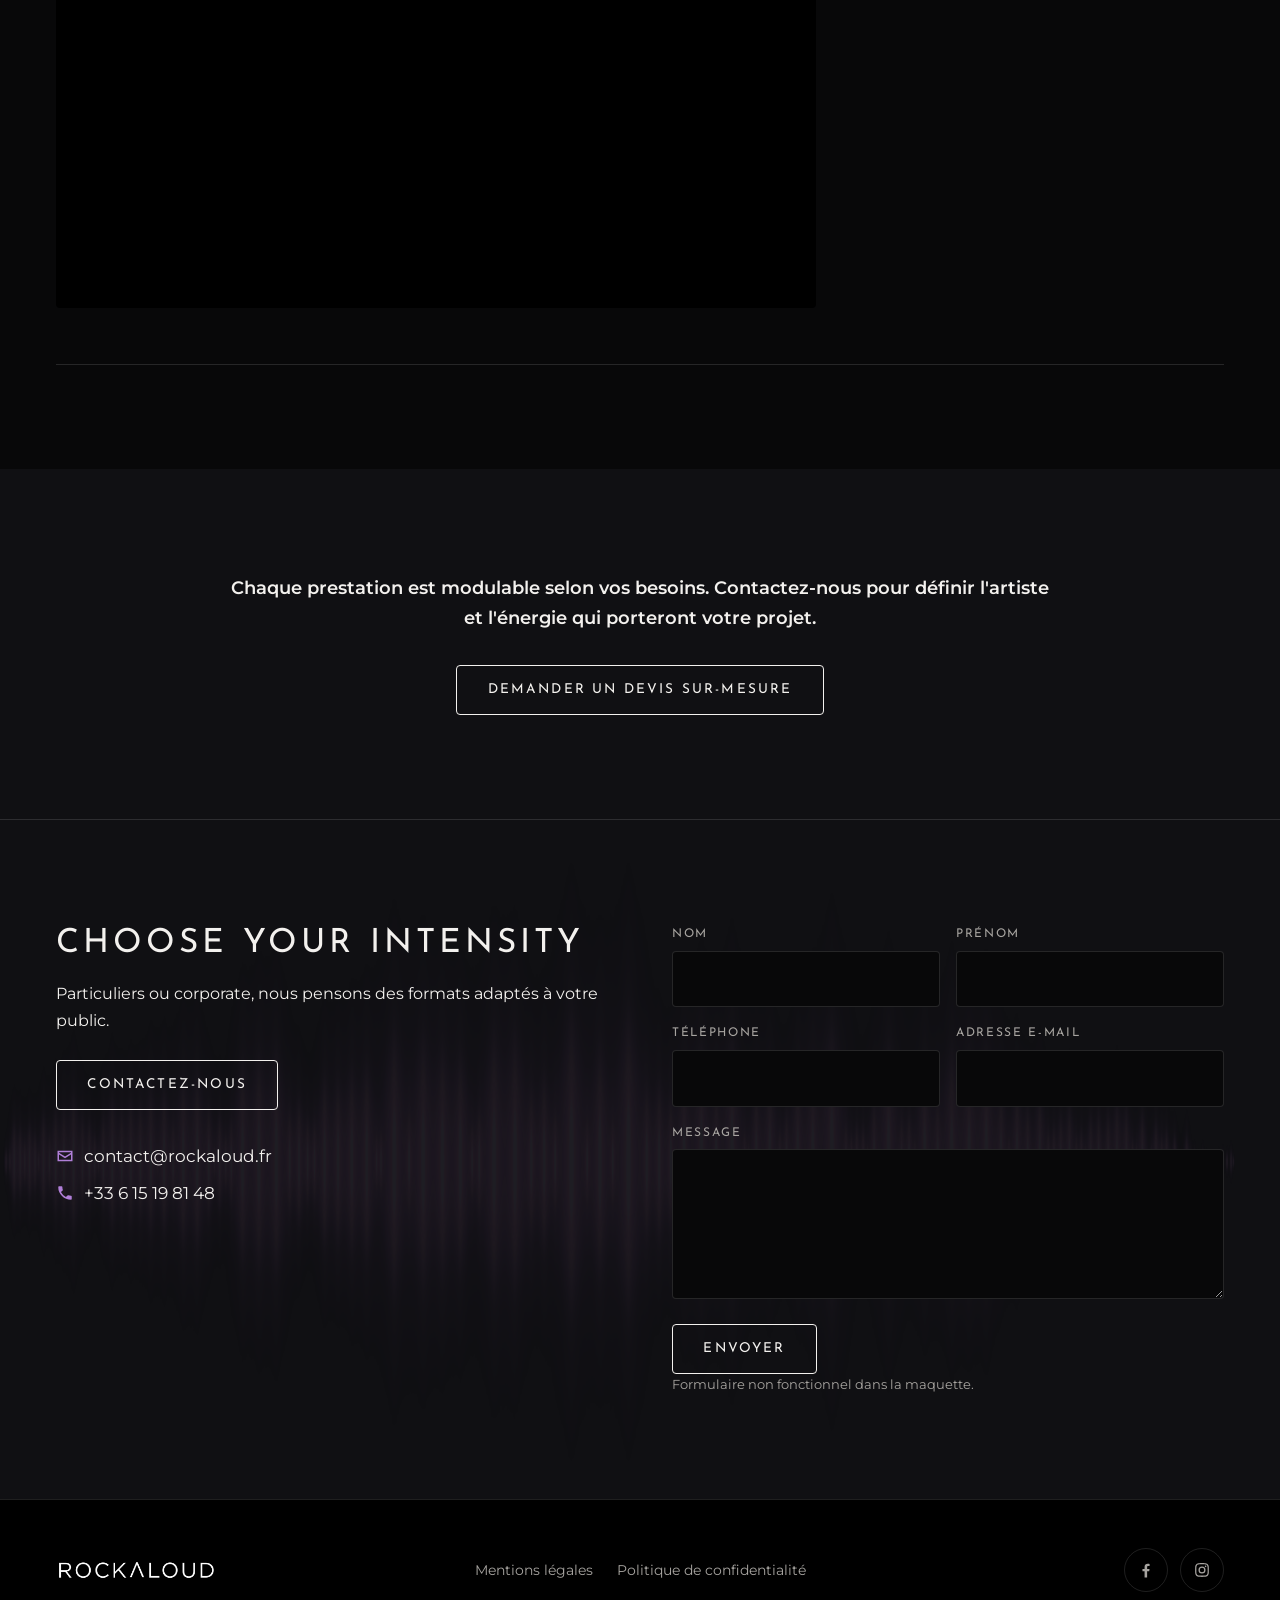
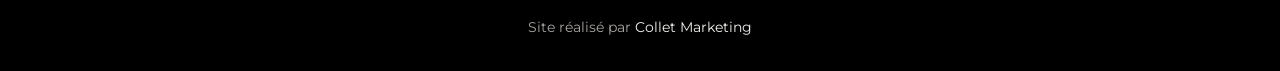
==== commit 806f0257: "Ambiances : un bloc fermé par style, dans l'ordre du brief Chaque style (Soft, Pop, French, Rock, So" ====
--- a/ambiances.html
+++ b/ambiances.html
@@ -40,74 +40,81 @@
       <div class="section__head">
         <h1>Nos Ambiances : L'Âme de vos Soirées</h1>
         <h2>Choisissez la Signature Scénique qui vous ressemble</h2>
+        <ul class="styles-list styles-list--compact" aria-label="Aller directement à un style">
+          <li><a href="#soft">Soft</a></li>
+          <li><a href="#pop">Pop</a></li>
+          <li><a href="#french">French</a></li>
+          <li><a href="#rock">Rock</a></li>
+          <li><a href="#soul-funk-disco">Soul-Funk-Disco</a></li>
+          <li><a href="#classic">Classic</a></li>
+          <li><a href="#alt-loud">Alt &amp; Loud</a></li>
+        </ul>
       </div>
 
-      <article class="style-block split" id="soft">
-        <div class="split__text">
+      <!-- Un bloc par style, dans l'ordre du brief, chacun avec son texte et ses vidéos -->
+
+      <article class="theme" id="soft">
+        <div class="theme__head">
           <h3>Soft</h3>
           <p>Des performances élégantes et subtiles. Une énergie feutrée qui habille le moment, sans jamais le prendre.</p>
         </div>
-        <div class="split__media">
-          <div class="video-stack">
-              <div class="video"><iframe src="https://www.youtube.com/embed/XnOeB2_qpro" title="Ambiance Soft, vidéo 1" loading="lazy" allow="accelerometer; autoplay; clipboard-write; encrypted-media; gyroscope; picture-in-picture; web-share" referrerpolicy="strict-origin-when-cross-origin" allowfullscreen></iframe></div>
-              <div class="video"><iframe src="https://www.youtube.com/embed/W85wO7x4e9c" title="Ambiance Soft, vidéo 2" loading="lazy" allow="accelerometer; autoplay; clipboard-write; encrypted-media; gyroscope; picture-in-picture; web-share" referrerpolicy="strict-origin-when-cross-origin" allowfullscreen></iframe></div>
+          <div class="theme__videos">
+            <div class="video"><iframe src="https://www.youtube.com/embed/XnOeB2_qpro" title="Ambiance Soft, vidéo 1" loading="lazy" allow="accelerometer; autoplay; clipboard-write; encrypted-media; gyroscope; picture-in-picture; web-share" referrerpolicy="strict-origin-when-cross-origin" allowfullscreen></iframe></div>
+            <div class="video"><iframe src="https://www.youtube.com/embed/W85wO7x4e9c" title="Ambiance Soft, vidéo 2" loading="lazy" allow="accelerometer; autoplay; clipboard-write; encrypted-media; gyroscope; picture-in-picture; web-share" referrerpolicy="strict-origin-when-cross-origin" allowfullscreen></iframe></div>
           </div>
+      </article>
+
+      <article class="theme theme--text" id="pop">
+        <div class="theme__head">
+          <h3>Pop</h3>
+          <p>L'énergie des hits efficaces, qu'ils soient actuels ou iconiques. Des performances légères et fédératrices, idéales pour connecter les invités et faire monter l'ambiance instantanément.</p>
         </div>
       </article>
 
-      <article class="style-block split split--reverse" id="french">
-        <div class="split__text">
+      <article class="theme" id="french">
+        <div class="theme__head">
           <h3>French</h3>
           <p>De Piaf à Aznavour.<br>De Gainsbourg à Berger.<br>De Céline à Johnny.<br>Voyez la vie en rose 🌹</p>
         </div>
-        <div class="split__media">
-          <div class="video-stack">
-              <div class="video"><iframe src="https://www.youtube.com/embed/azG9ca8zM-I" title="Ambiance French, vidéo 1" loading="lazy" allow="accelerometer; autoplay; clipboard-write; encrypted-media; gyroscope; picture-in-picture; web-share" referrerpolicy="strict-origin-when-cross-origin" allowfullscreen></iframe></div>
-              <div class="video"><iframe src="https://www.youtube.com/embed/wUS4tdbfYSM" title="Ambiance French, vidéo 2" loading="lazy" allow="accelerometer; autoplay; clipboard-write; encrypted-media; gyroscope; picture-in-picture; web-share" referrerpolicy="strict-origin-when-cross-origin" allowfullscreen></iframe></div>
+          <div class="theme__videos">
+            <div class="video"><iframe src="https://www.youtube.com/embed/azG9ca8zM-I" title="Ambiance French, vidéo 1" loading="lazy" allow="accelerometer; autoplay; clipboard-write; encrypted-media; gyroscope; picture-in-picture; web-share" referrerpolicy="strict-origin-when-cross-origin" allowfullscreen></iframe></div>
+            <div class="video"><iframe src="https://www.youtube.com/embed/wUS4tdbfYSM" title="Ambiance French, vidéo 2" loading="lazy" allow="accelerometer; autoplay; clipboard-write; encrypted-media; gyroscope; picture-in-picture; web-share" referrerpolicy="strict-origin-when-cross-origin" allowfullscreen></iframe></div>
           </div>
+      </article>
+
+      <article class="theme theme--text" id="rock">
+        <div class="theme__head">
+          <h3>Rock</h3>
+          <p>Une présence vivante et incarnée qui donne un relief immédiat à votre espace. Nos artistes déploient une énergie brute mais maîtrisée, naviguant entre les grands classiques et les sons plus actuels.</p>
         </div>
       </article>
 
-      <!-- Styles sans vidéo regroupés en cartes -->
-      <div class="style-cards grid grid--3">
-        <article class="card card--accent" id="pop">
-          <h3>Pop</h3>
-          <p>L'énergie des hits efficaces, qu'ils soient actuels ou iconiques. Des performances légères et fédératrices, idéales pour connecter les invités et faire monter l'ambiance instantanément.</p>
-        </article>
-        <article class="card card--accent" id="rock">
-          <h3>Rock</h3>
-          <p>Une présence vivante et incarnée qui donne un relief immédiat à votre espace. Nos artistes déploient une énergie brute mais maîtrisée, naviguant entre les grands classiques et les sons plus actuels.</p>
-        </article>
-        <article class="card card--accent" id="classic">
-          <h3>Classic</h3>
-          <p>Des artistes qui revisitent avec subtilité les titres intemporels qui parlent à toutes les générations. Une base à la fois chic et rassurante pour une atmosphère familière mais raffinée.</p>
-        </article>
-      </div>
-
-
-      <article class="style-block split" id="soul-funk-disco">
-        <div class="split__text">
+      <article class="theme" id="soul-funk-disco">
+        <div class="theme__head">
           <h3>Soul-Funk-Disco</h3>
           <p>Le groove, la sensualité… Vous aurez du mal à rester assis.</p>
         </div>
-        <div class="split__media">
-          <div class="video-stack">
-              <div class="video"><iframe src="https://www.youtube.com/embed/5r3Q8YeS9tQ" title="Ambiance Soul-Funk-Disco, vidéo 1" loading="lazy" allow="accelerometer; autoplay; clipboard-write; encrypted-media; gyroscope; picture-in-picture; web-share" referrerpolicy="strict-origin-when-cross-origin" allowfullscreen></iframe></div>
-              <div class="video"><iframe src="https://www.youtube.com/embed/HcSu9LlsYuk" title="Ambiance Soul-Funk-Disco, vidéo 2" loading="lazy" allow="accelerometer; autoplay; clipboard-write; encrypted-media; gyroscope; picture-in-picture; web-share" referrerpolicy="strict-origin-when-cross-origin" allowfullscreen></iframe></div>
+          <div class="theme__videos">
+            <div class="video"><iframe src="https://www.youtube.com/embed/5r3Q8YeS9tQ" title="Ambiance Soul-Funk-Disco, vidéo 1" loading="lazy" allow="accelerometer; autoplay; clipboard-write; encrypted-media; gyroscope; picture-in-picture; web-share" referrerpolicy="strict-origin-when-cross-origin" allowfullscreen></iframe></div>
+            <div class="video"><iframe src="https://www.youtube.com/embed/HcSu9LlsYuk" title="Ambiance Soul-Funk-Disco, vidéo 2" loading="lazy" allow="accelerometer; autoplay; clipboard-write; encrypted-media; gyroscope; picture-in-picture; web-share" referrerpolicy="strict-origin-when-cross-origin" allowfullscreen></iframe></div>
           </div>
+      </article>
+
+      <article class="theme theme--text" id="classic">
+        <div class="theme__head">
+          <h3>Classic</h3>
+          <p>Des artistes qui revisitent avec subtilité les titres intemporels qui parlent à toutes les générations. Une base à la fois chic et rassurante pour une atmosphère familière mais raffinée.</p>
         </div>
       </article>
 
-      <article class="style-block split split--reverse" id="alt-loud">
-        <div class="split__text">
+      <article class="theme" id="alt-loud">
+        <div class="theme__head">
           <h3>Alt &amp; Loud</h3>
           <p>Les bouchons sont optionnels. L'intensité, non.</p>
         </div>
-        <div class="split__media">
-          <div class="video-stack">
-              <div class="video"><iframe src="https://www.youtube.com/embed/fIWCS2iRZ34" title="Ambiance Alt & Loud" loading="lazy" allow="accelerometer; autoplay; clipboard-write; encrypted-media; gyroscope; picture-in-picture; web-share" referrerpolicy="strict-origin-when-cross-origin" allowfullscreen></iframe></div>
+          <div class="theme__videos theme__videos--single">
+            <div class="video"><iframe src="https://www.youtube.com/embed/fIWCS2iRZ34" title="Ambiance Alt & Loud" loading="lazy" allow="accelerometer; autoplay; clipboard-write; encrypted-media; gyroscope; picture-in-picture; web-share" referrerpolicy="strict-origin-when-cross-origin" allowfullscreen></iframe></div>
           </div>
-        </div>
       </article>
     </div>
   </section>
--- a/css/style.css
+++ b/css/style.css
@@ -454,19 +454,42 @@
    Ambiances (blocs par style)
    -------------------------------------------------------------------------- */
 
-.style-block { scroll-margin-top: calc(var(--header-h) + 1rem); }
-
-.style-block + .style-block { margin-top: 4rem; }
-
-.style-block h3 {
+.styles-list--compact { margin-bottom: 0; margin-top: 0.5rem; }
+.styles-list--compact a { font-size: 0.85rem; letter-spacing: 0.14em; padding: 0.5rem 0.9rem; }
+
+/* Un bloc fermé par thème : titre + texte en tête, vidéos dessous */
+.theme {
+  padding: 3rem 0;
+  border-top: 1px solid var(--line);
+  scroll-margin-top: calc(var(--header-h) + 1rem);
+}
+
+.theme:last-of-type { border-bottom: 1px solid var(--line); }
+
+.theme__head { max-width: 820px; margin-bottom: 2rem; }
+
+.theme__head h3 {
   font-size: clamp(1.4rem, 2.6vw, 2rem);
   letter-spacing: 0.18em;
-}
-
-.style-cards { margin-top: 4rem; }
-
-.style-cards .card { scroll-margin-top: calc(var(--header-h) + 1rem); }
-.style-cards h3 { font-size: 1.3rem; letter-spacing: 0.18em; }
+  padding-left: 1rem;
+  border-left: 3px solid var(--accent);
+}
+
+.theme__head p:last-child { margin-bottom: 0; }
+
+.theme--text .theme__head { margin-bottom: 0; }
+
+.theme__videos {
+  display: grid;
+  grid-template-columns: 1fr;
+  gap: 1.25rem;
+}
+
+@media (min-width: 768px) {
+  .theme { padding: 3.5rem 0; }
+  .theme__videos { grid-template-columns: repeat(2, 1fr); gap: 1.5rem; }
+  .theme__videos--single { grid-template-columns: 1fr; max-width: 760px; }
+}
 
 /* --------------------------------------------------------------------------
    Logos clients
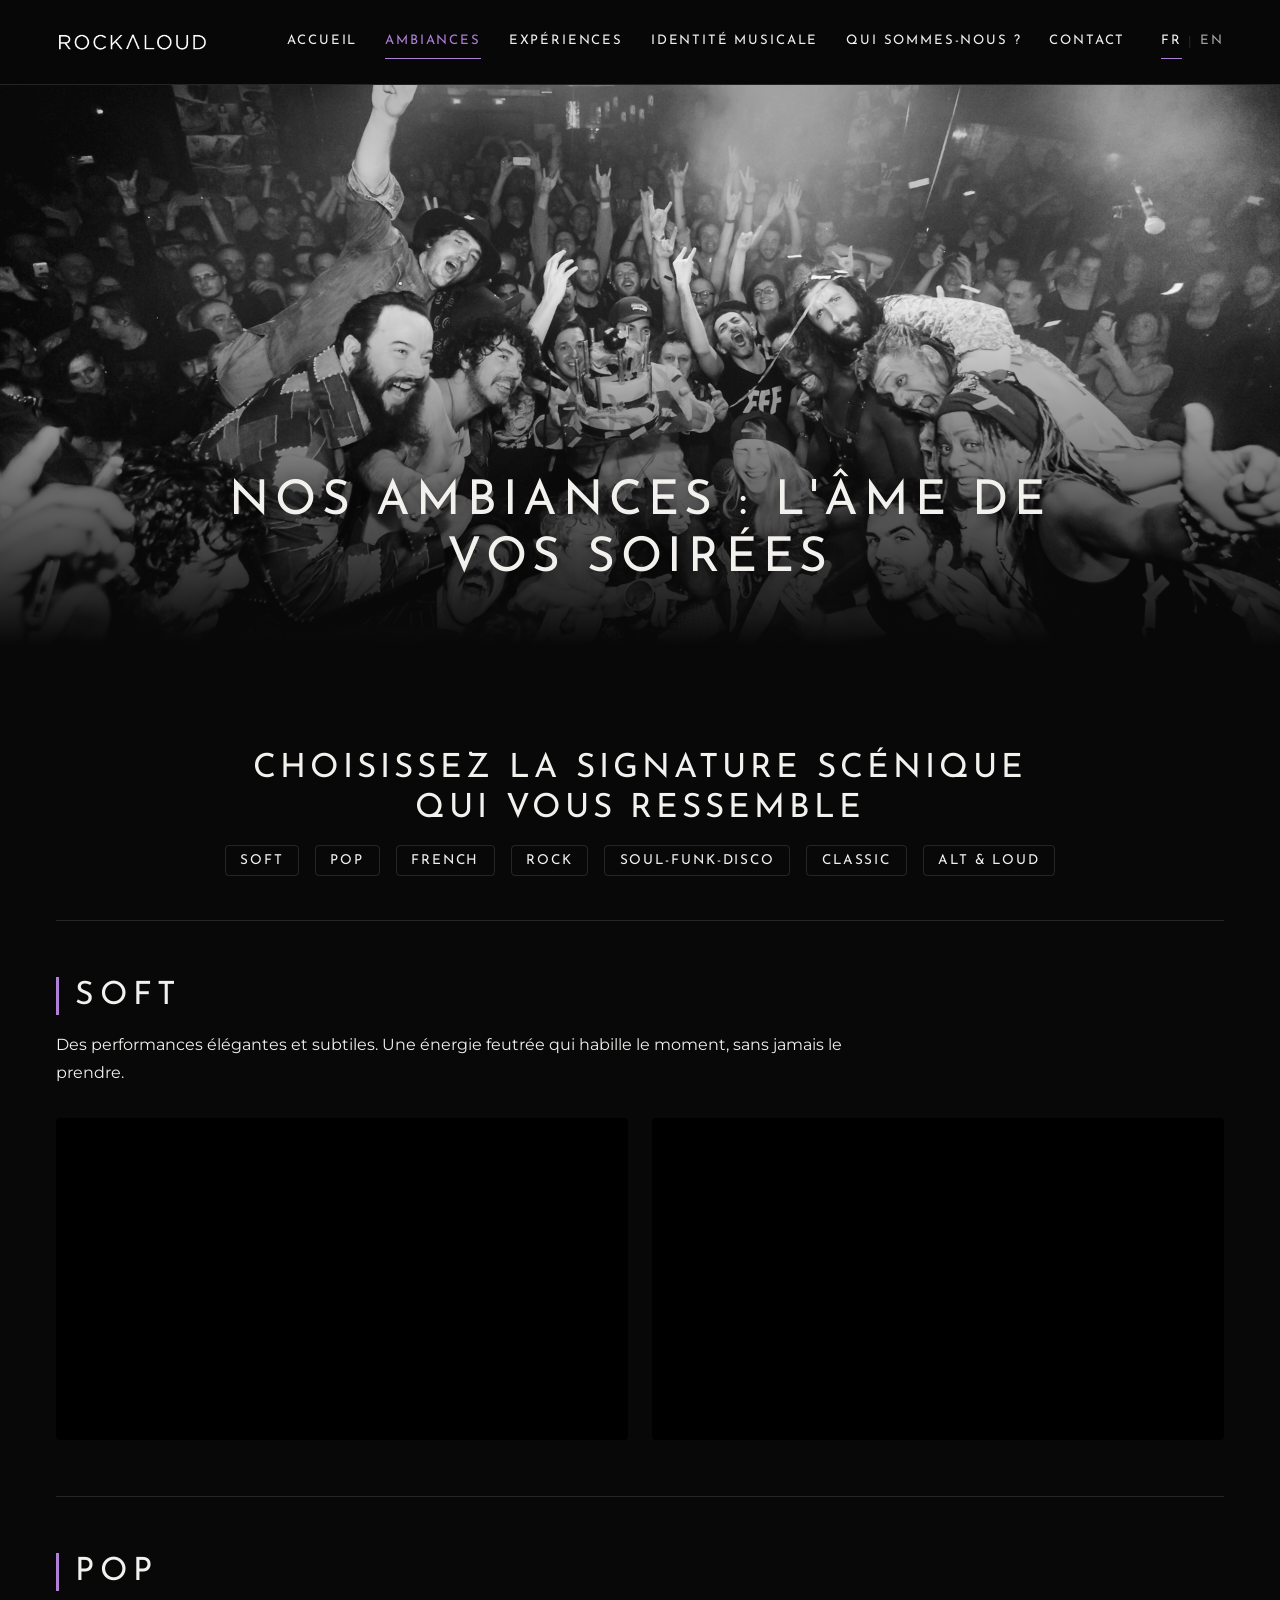
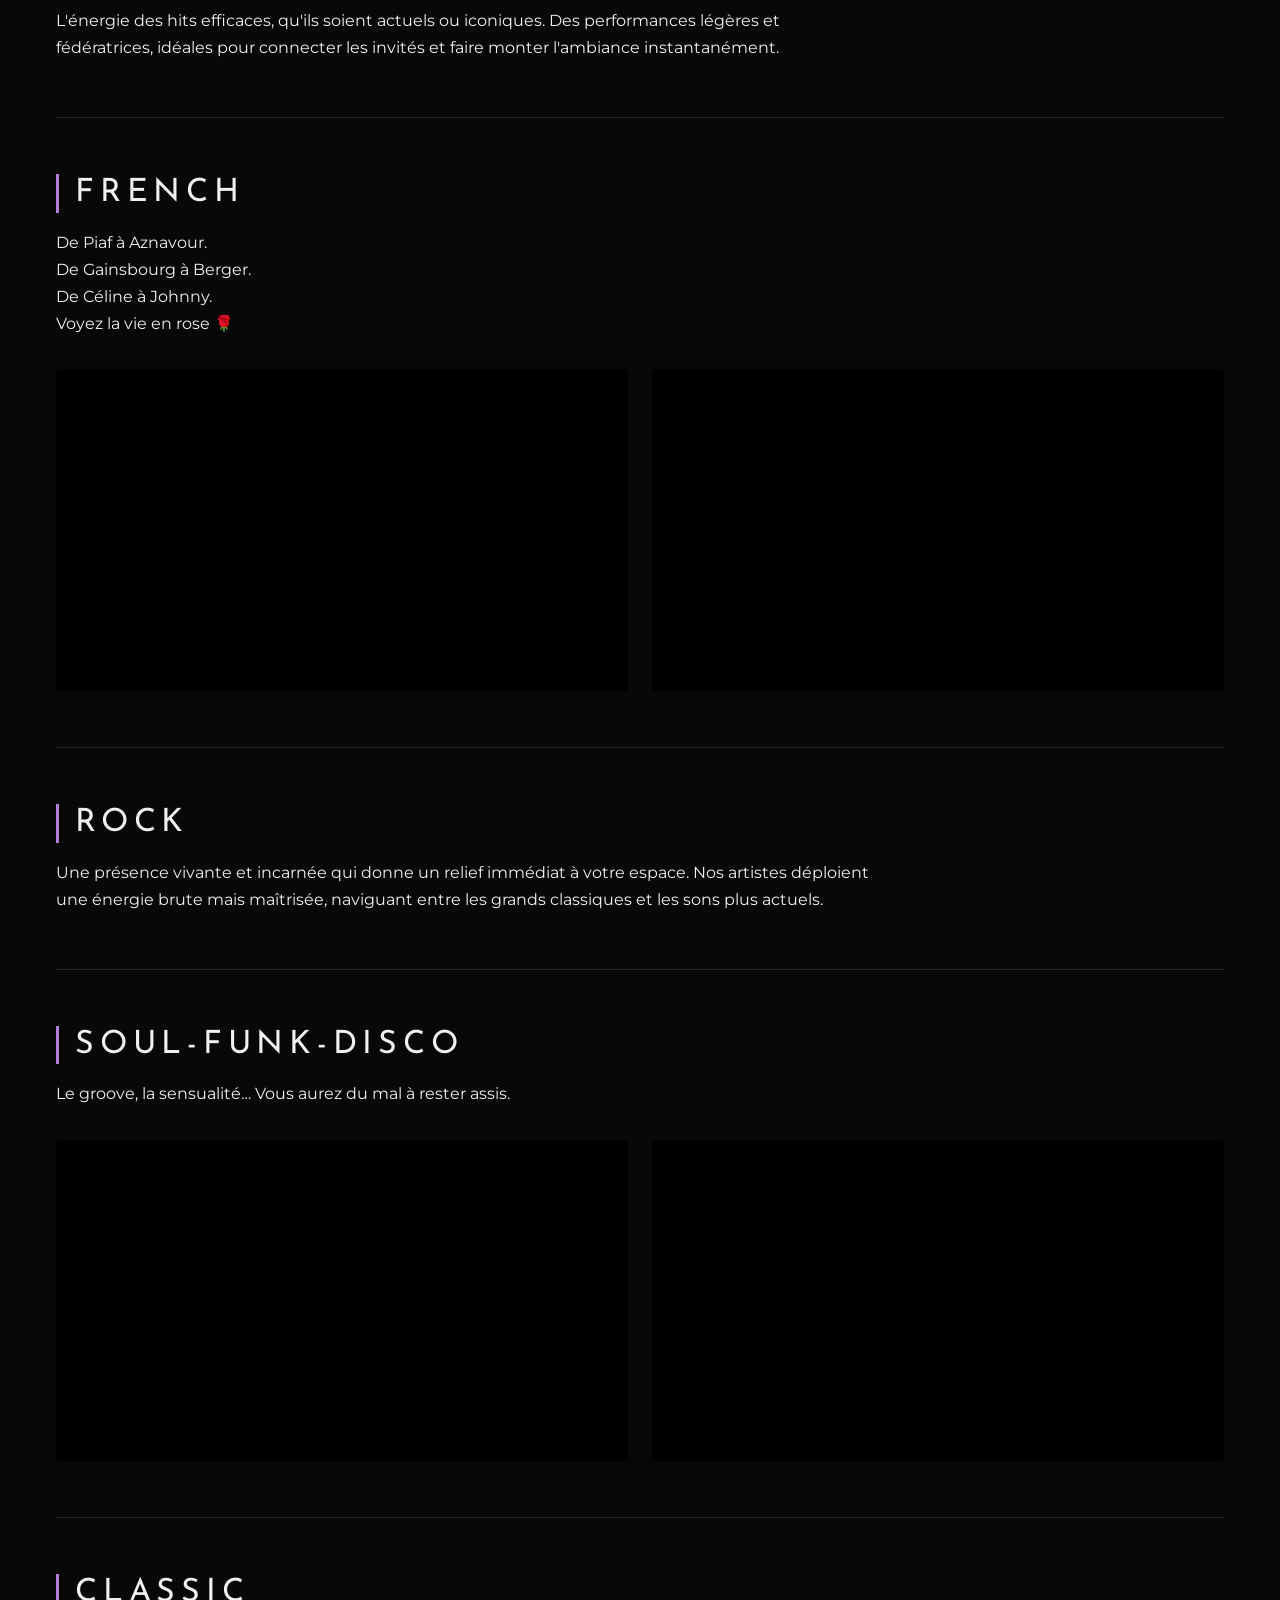
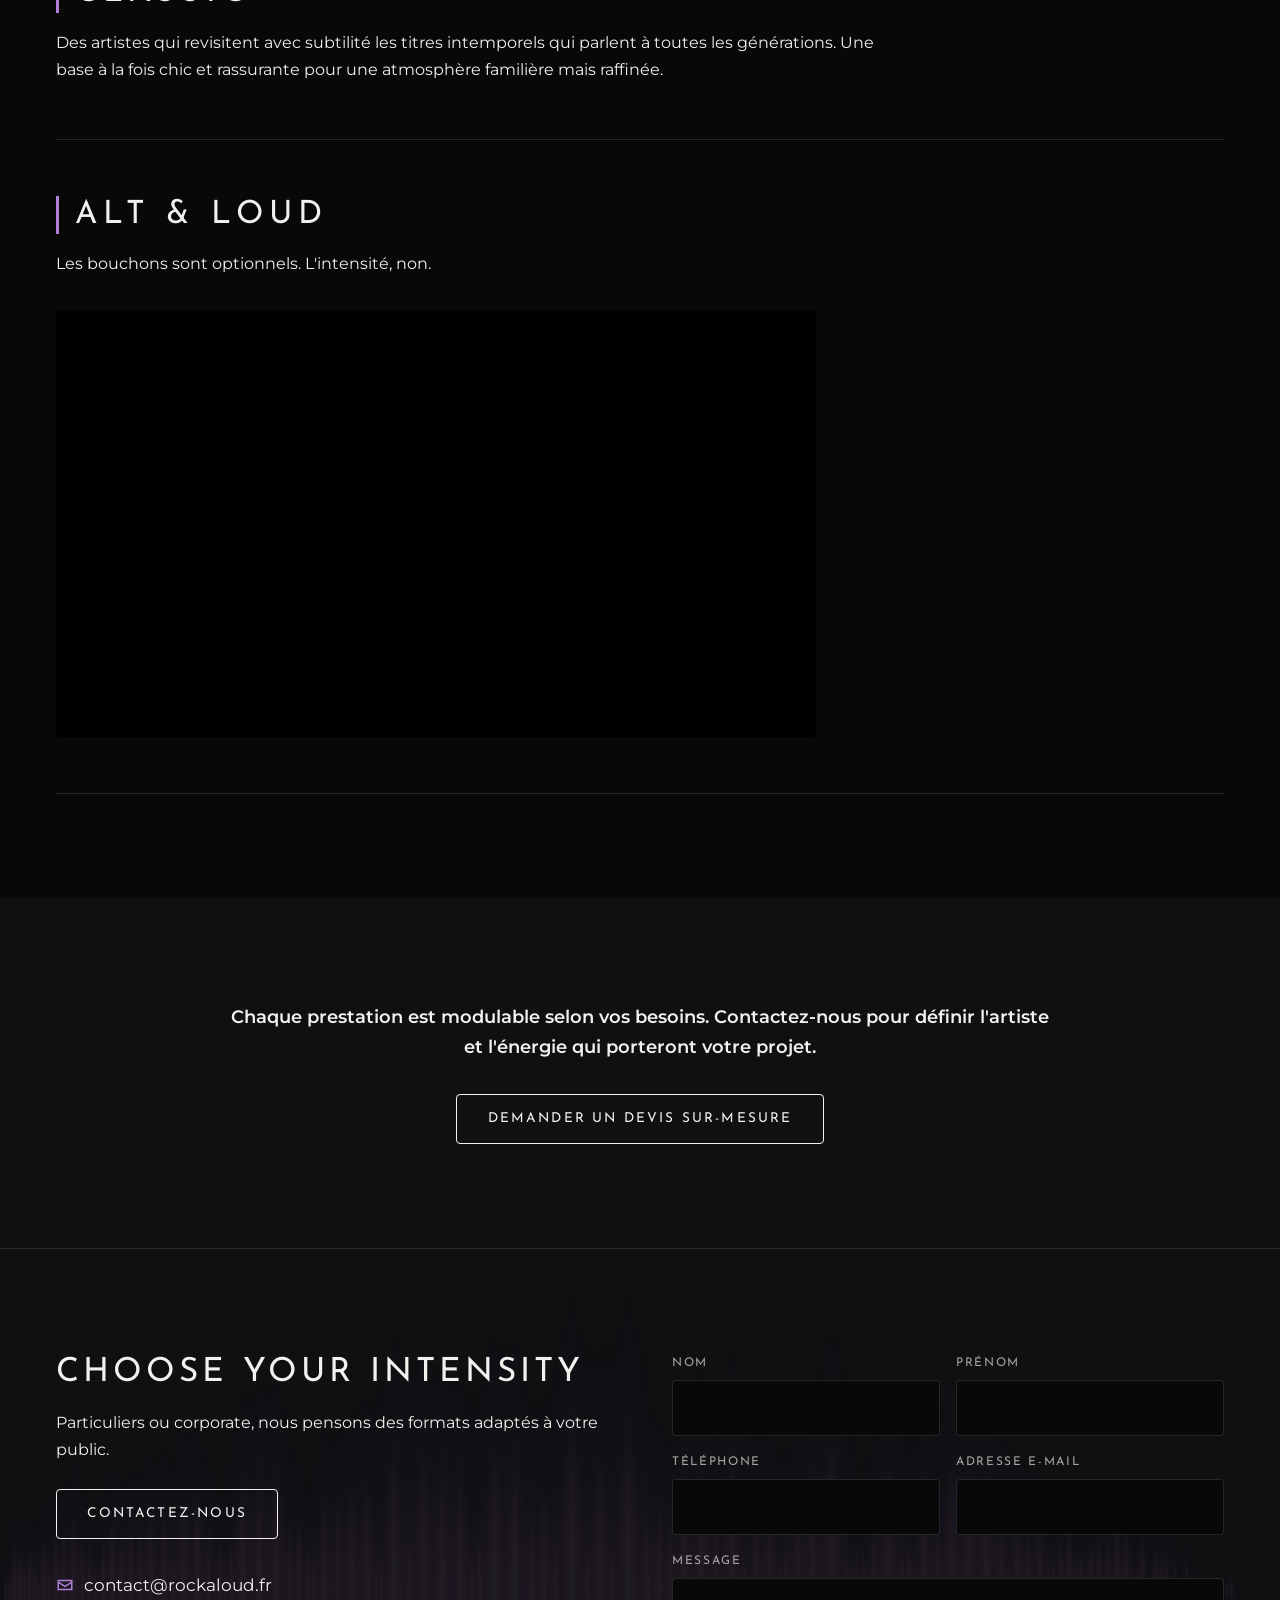
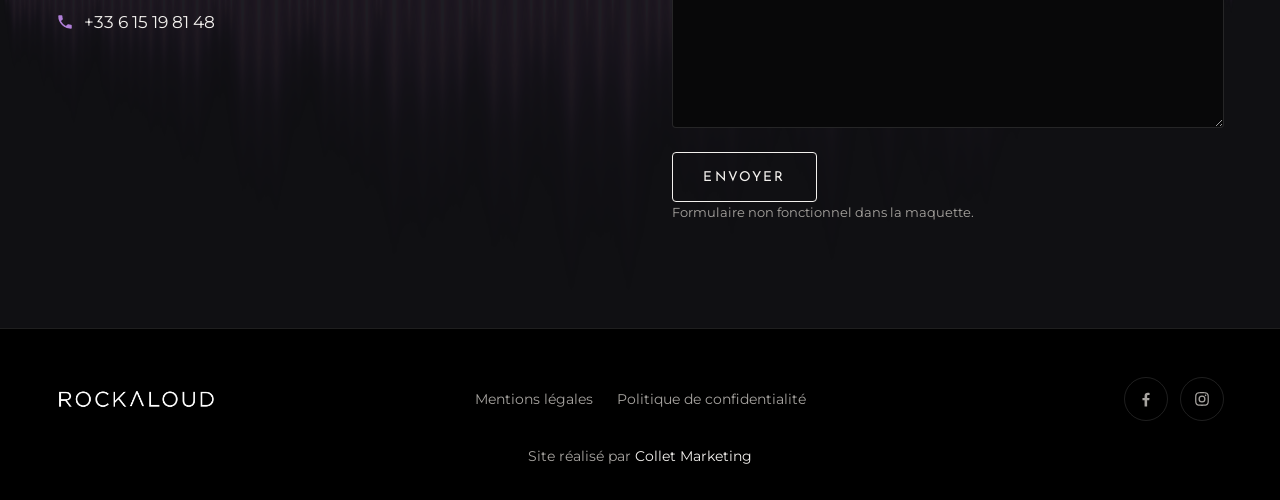
==== commit bab152a2: "Bandeaux d'en-tête avec photos de fond sur les pages intérieures Reprend les visuels du site actuel " ====
--- a/ambiances.html
+++ b/ambiances.html
@@ -35,10 +35,19 @@
 </header>
 <main>
 
+
+  <section class="page-hero">
+    <img class="page-hero__bg" src="media/concert-img-noir-blanc.jpg" alt="Public en liesse lors d'une soirée Rockaloud, noir et blanc" width="1920" height="1280" fetchpriority="high">
+    <div class="page-hero__inner">
+      <div class="container container--narrow">
+        <h1>Nos Ambiances : L'Âme de vos Soirées</h1>
+      </div>
+    </div>
+  </section>
+
   <section class="section">
     <div class="container">
       <div class="section__head">
-        <h1>Nos Ambiances : L'Âme de vos Soirées</h1>
         <h2>Choisissez la Signature Scénique qui vous ressemble</h2>
         <ul class="styles-list styles-list--compact" aria-label="Aller directement à un style">
           <li><a href="#soft">Soft</a></li>
--- a/css/style.css
+++ b/css/style.css
@@ -326,6 +326,71 @@
 }
 
 /* --------------------------------------------------------------------------
+   Bandeau d'en-tête des pages intérieures (photo de fond + titre)
+   -------------------------------------------------------------------------- */
+
+.page-hero {
+  position: relative;
+  display: flex;
+  align-items: flex-end;
+  min-height: 300px;
+  height: 46vw;
+  max-height: 560px;
+  overflow: hidden;
+  background: #000;
+}
+
+.page-hero__bg {
+  position: absolute;
+  inset: 0;
+  width: 100%;
+  height: 100%;
+  object-fit: cover;
+  object-position: center;
+}
+
+.page-hero::after {
+  content: "";
+  position: absolute;
+  inset: 0;
+  background: linear-gradient(to bottom, rgba(8, 8, 9, 0.25) 0%, rgba(8, 8, 9, 0) 35%, rgba(8, 8, 9, 0.55) 70%, var(--bg) 100%);
+  pointer-events: none;
+}
+
+.page-hero__inner {
+  position: relative;
+  z-index: 1;
+  width: 100%;
+  padding-bottom: 2.5rem;
+  text-align: center;
+}
+
+.page-hero__inner h1 { margin-bottom: 0; text-shadow: 0 2px 18px rgba(0, 0, 0, 0.6); }
+.page-hero__inner .subtitle { margin: 0.75rem 0 0; text-shadow: 0 2px 12px rgba(0, 0, 0, 0.6); }
+
+/* Variante assombrie : le texte d'introduction s'affiche sur la photo (page Contact) */
+.page-hero--dim {
+  height: auto;
+  max-height: none;
+  align-items: center;
+}
+
+.page-hero--dim .page-hero__bg { filter: grayscale(1); }
+
+.page-hero--dim::after {
+  background: linear-gradient(to bottom, rgba(8, 8, 9, 0.78), rgba(8, 8, 9, 0.82) 70%, var(--bg) 100%);
+}
+
+.page-hero--dim .page-hero__inner { padding: 5rem 0 4rem; }
+.page-hero--dim .page-hero__inner h1 { margin-bottom: 1rem; }
+.page-hero--dim .page-hero__inner p { text-shadow: 0 1px 8px rgba(0, 0, 0, 0.6); }
+
+@media (min-width: 768px) {
+  .page-hero__inner { padding-bottom: 3.5rem; }
+  .page-hero--dim .page-hero__inner { padding: 7rem 0 5rem; }
+}
+
+/* --------------------------------------------------------------------------
    Médias, emplacements, vidéos
    -------------------------------------------------------------------------- */
 
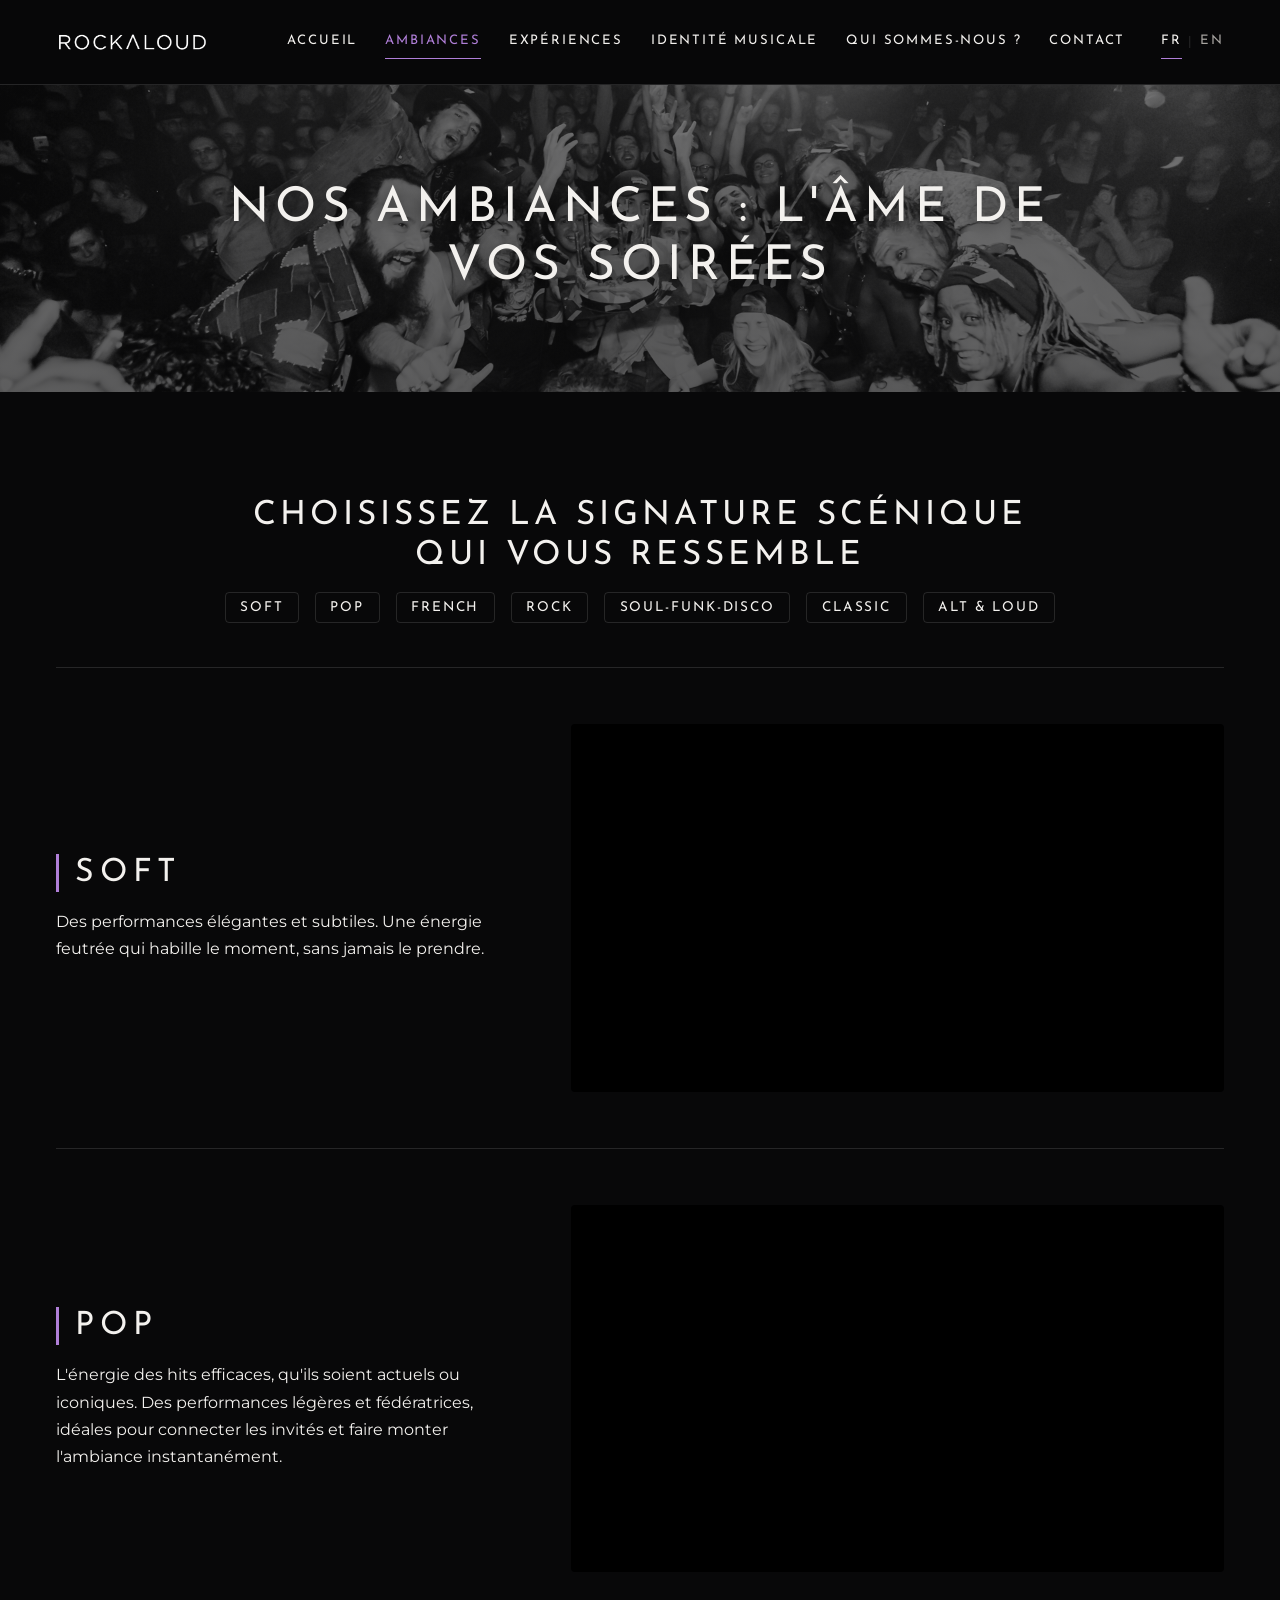
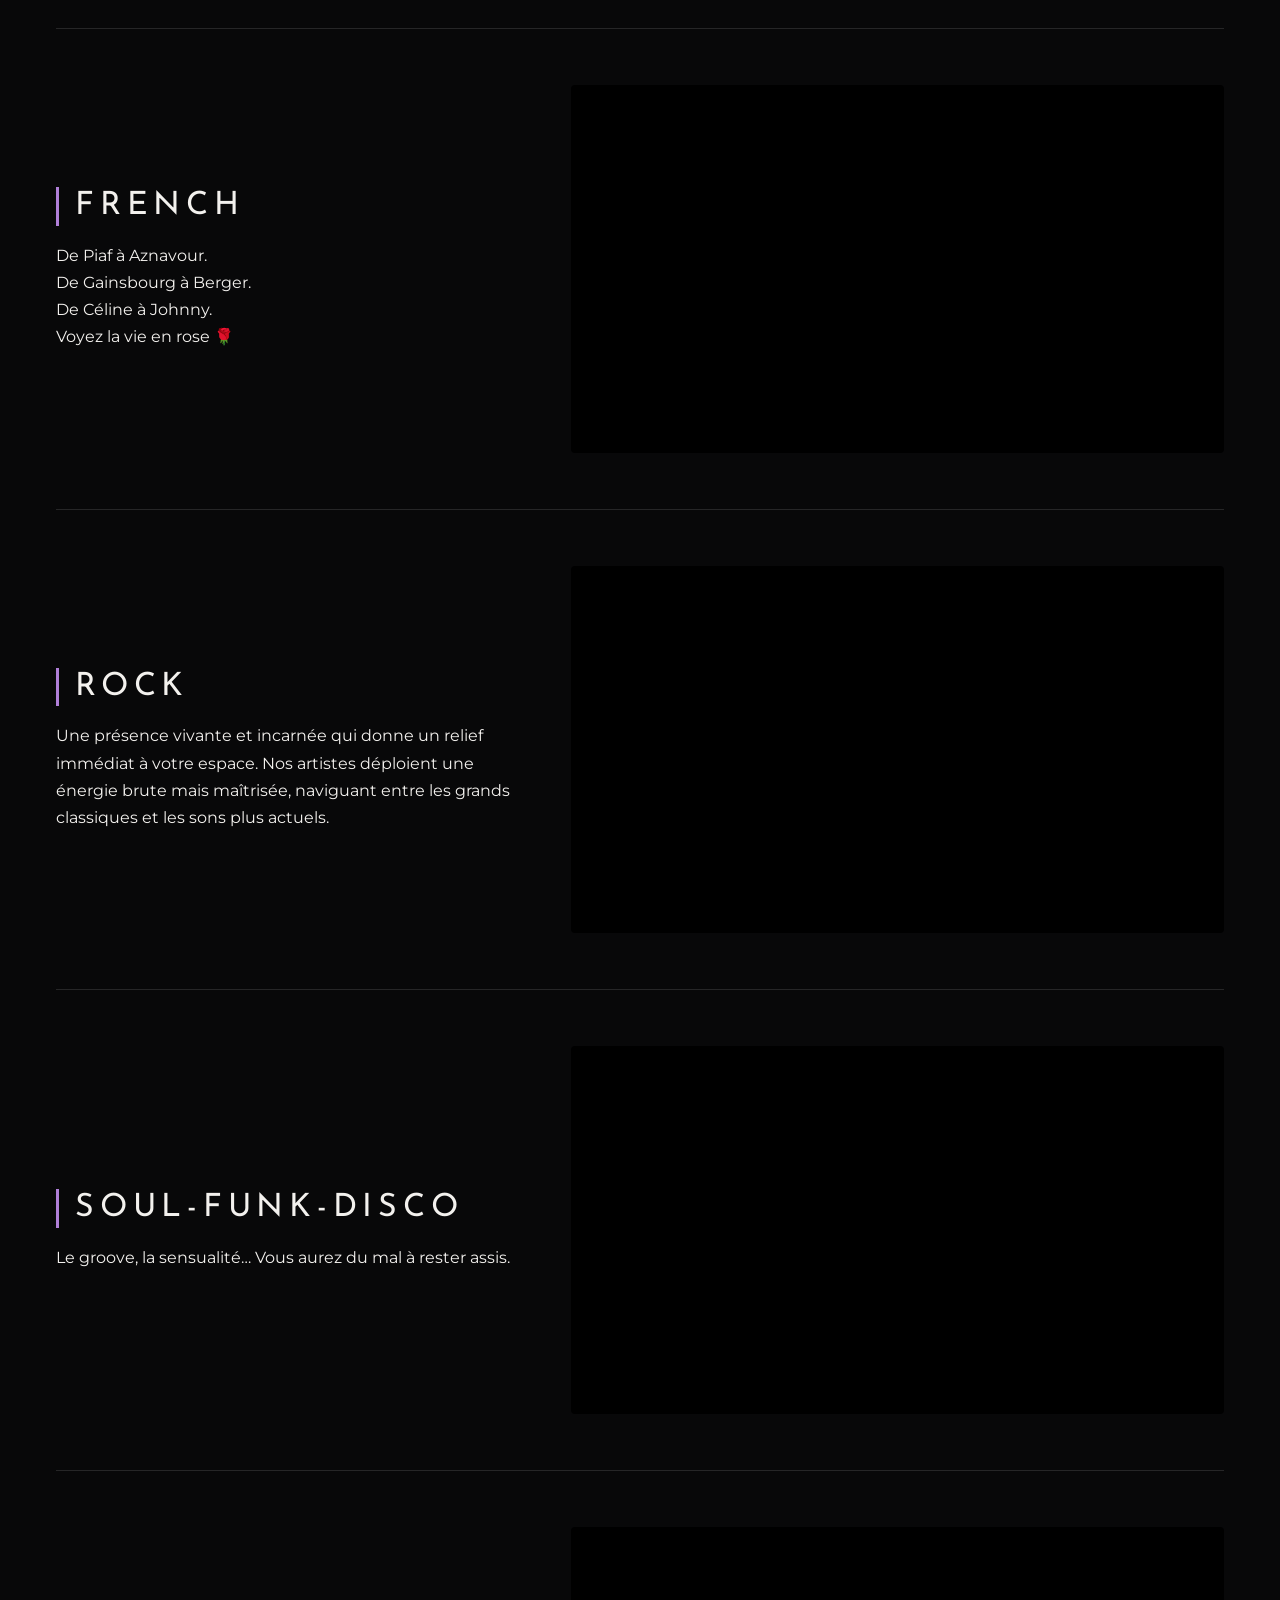
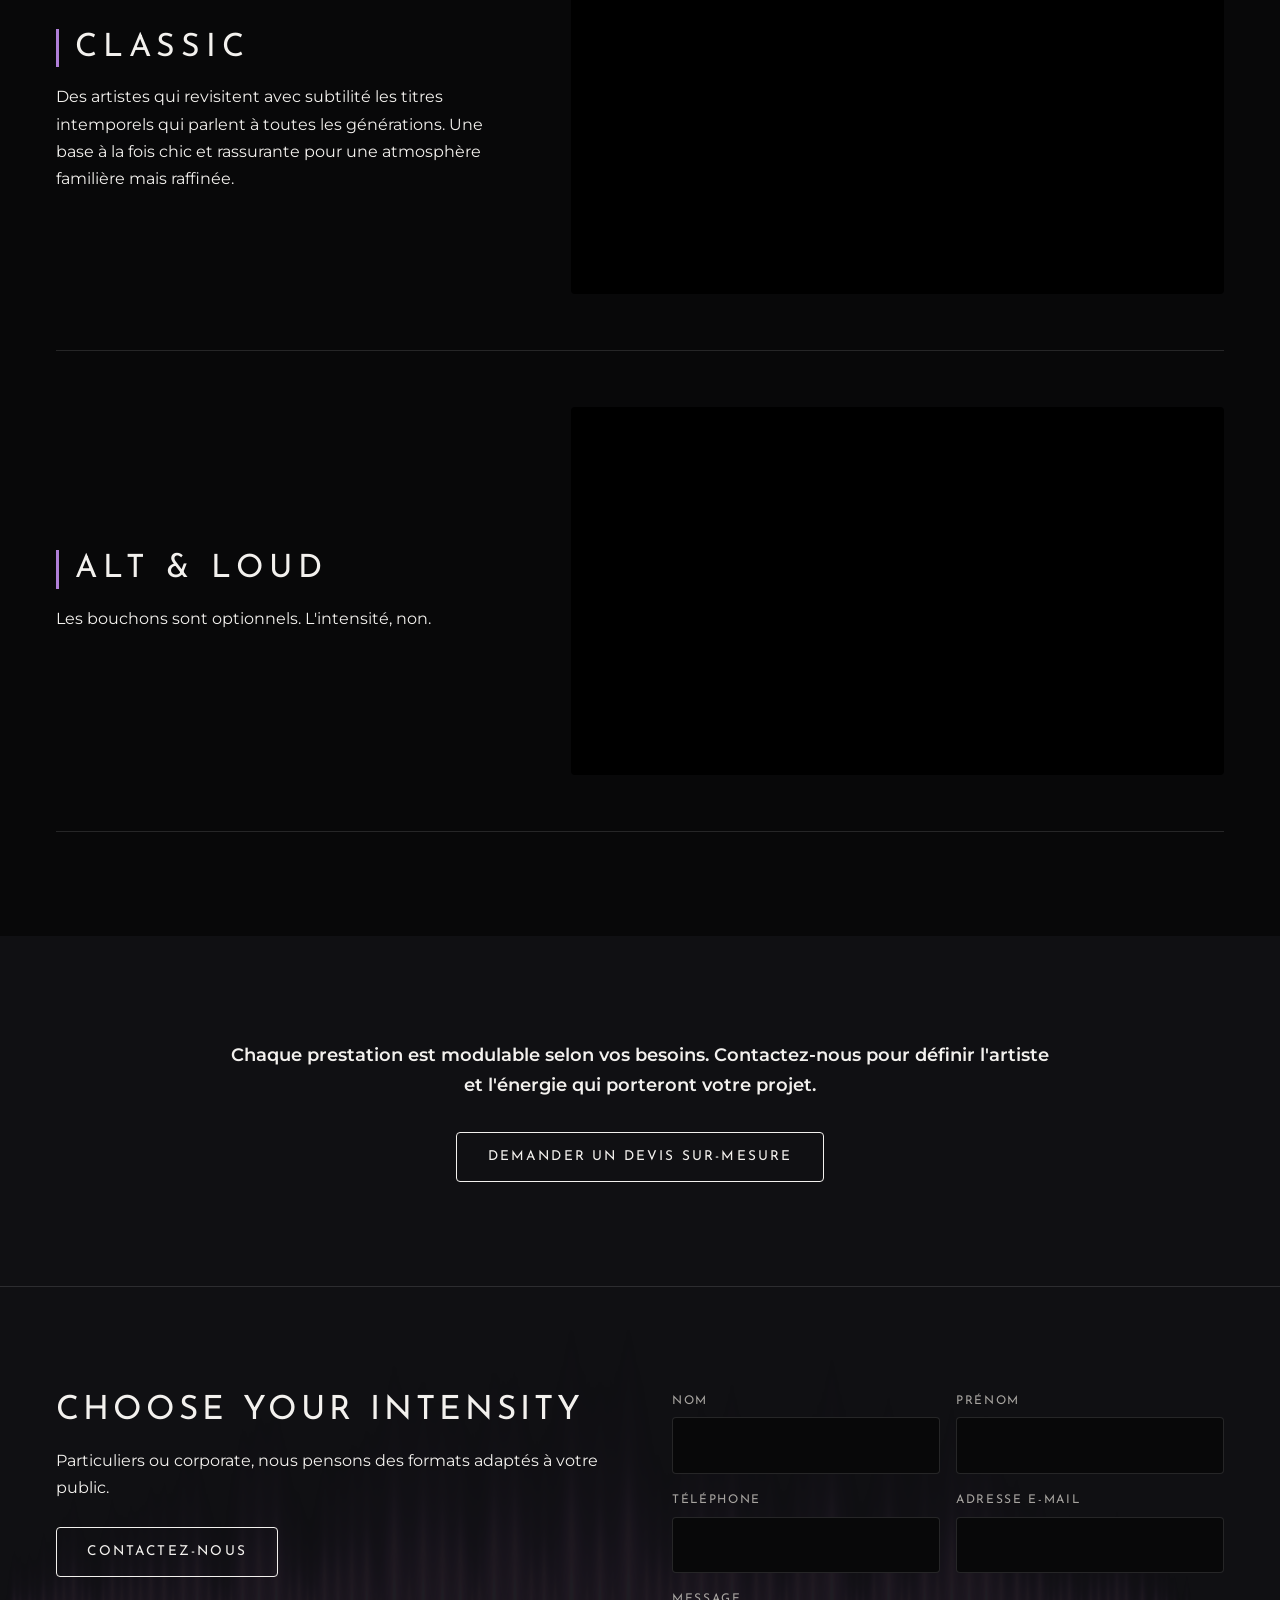
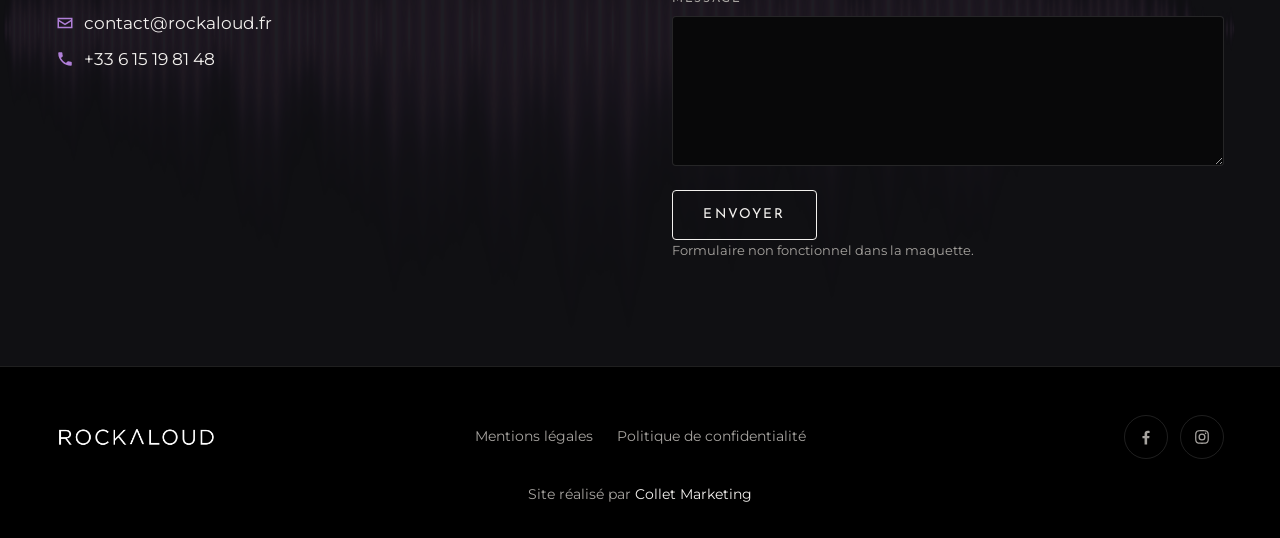
==== commit ee83df29: "Ambiances : une vidéo par style, affectation corrigée Les vidéos « Pop », « Rock » et « Classique » " ====
--- a/ambiances.html
+++ b/ambiances.html
@@ -67,17 +67,19 @@
           <h3>Soft</h3>
           <p>Des performances élégantes et subtiles. Une énergie feutrée qui habille le moment, sans jamais le prendre.</p>
         </div>
-          <div class="theme__videos">
-            <div class="video"><iframe src="https://www.youtube.com/embed/XnOeB2_qpro" title="Ambiance Soft, vidéo 1" loading="lazy" allow="accelerometer; autoplay; clipboard-write; encrypted-media; gyroscope; picture-in-picture; web-share" referrerpolicy="strict-origin-when-cross-origin" allowfullscreen></iframe></div>
-            <div class="video"><iframe src="https://www.youtube.com/embed/W85wO7x4e9c" title="Ambiance Soft, vidéo 2" loading="lazy" allow="accelerometer; autoplay; clipboard-write; encrypted-media; gyroscope; picture-in-picture; web-share" referrerpolicy="strict-origin-when-cross-origin" allowfullscreen></iframe></div>
-          </div>
-      </article>
-
-      <article class="theme theme--text" id="pop">
+          <div class="theme__videos theme__videos--single">
+            <div class="video"><iframe src="https://www.youtube.com/embed/XnOeB2_qpro" title="Rockaloud / Soft" loading="lazy" allow="accelerometer; autoplay; clipboard-write; encrypted-media; gyroscope; picture-in-picture; web-share" referrerpolicy="strict-origin-when-cross-origin" allowfullscreen></iframe></div>
+          </div>
+      </article>
+
+      <article class="theme" id="pop">
         <div class="theme__head">
           <h3>Pop</h3>
           <p>L'énergie des hits efficaces, qu'ils soient actuels ou iconiques. Des performances légères et fédératrices, idéales pour connecter les invités et faire monter l'ambiance instantanément.</p>
         </div>
+          <div class="theme__videos theme__videos--single">
+            <div class="video"><iframe src="https://www.youtube.com/embed/W85wO7x4e9c" title="Rockaloud / Pop" loading="lazy" allow="accelerometer; autoplay; clipboard-write; encrypted-media; gyroscope; picture-in-picture; web-share" referrerpolicy="strict-origin-when-cross-origin" allowfullscreen></iframe></div>
+          </div>
       </article>
 
       <article class="theme" id="french">
@@ -85,17 +87,19 @@
           <h3>French</h3>
           <p>De Piaf à Aznavour.<br>De Gainsbourg à Berger.<br>De Céline à Johnny.<br>Voyez la vie en rose 🌹</p>
         </div>
-          <div class="theme__videos">
-            <div class="video"><iframe src="https://www.youtube.com/embed/azG9ca8zM-I" title="Ambiance French, vidéo 1" loading="lazy" allow="accelerometer; autoplay; clipboard-write; encrypted-media; gyroscope; picture-in-picture; web-share" referrerpolicy="strict-origin-when-cross-origin" allowfullscreen></iframe></div>
-            <div class="video"><iframe src="https://www.youtube.com/embed/wUS4tdbfYSM" title="Ambiance French, vidéo 2" loading="lazy" allow="accelerometer; autoplay; clipboard-write; encrypted-media; gyroscope; picture-in-picture; web-share" referrerpolicy="strict-origin-when-cross-origin" allowfullscreen></iframe></div>
-          </div>
-      </article>
-
-      <article class="theme theme--text" id="rock">
+          <div class="theme__videos theme__videos--single">
+            <div class="video"><iframe src="https://www.youtube.com/embed/azG9ca8zM-I" title="Rockaloud / French" loading="lazy" allow="accelerometer; autoplay; clipboard-write; encrypted-media; gyroscope; picture-in-picture; web-share" referrerpolicy="strict-origin-when-cross-origin" allowfullscreen></iframe></div>
+          </div>
+      </article>
+
+      <article class="theme" id="rock">
         <div class="theme__head">
           <h3>Rock</h3>
           <p>Une présence vivante et incarnée qui donne un relief immédiat à votre espace. Nos artistes déploient une énergie brute mais maîtrisée, naviguant entre les grands classiques et les sons plus actuels.</p>
         </div>
+          <div class="theme__videos theme__videos--single">
+            <div class="video"><iframe src="https://www.youtube.com/embed/wUS4tdbfYSM" title="Rockaloud / Rock" loading="lazy" allow="accelerometer; autoplay; clipboard-write; encrypted-media; gyroscope; picture-in-picture; web-share" referrerpolicy="strict-origin-when-cross-origin" allowfullscreen></iframe></div>
+          </div>
       </article>
 
       <article class="theme" id="soul-funk-disco">
@@ -103,17 +107,19 @@
           <h3>Soul-Funk-Disco</h3>
           <p>Le groove, la sensualité… Vous aurez du mal à rester assis.</p>
         </div>
-          <div class="theme__videos">
-            <div class="video"><iframe src="https://www.youtube.com/embed/5r3Q8YeS9tQ" title="Ambiance Soul-Funk-Disco, vidéo 1" loading="lazy" allow="accelerometer; autoplay; clipboard-write; encrypted-media; gyroscope; picture-in-picture; web-share" referrerpolicy="strict-origin-when-cross-origin" allowfullscreen></iframe></div>
-            <div class="video"><iframe src="https://www.youtube.com/embed/HcSu9LlsYuk" title="Ambiance Soul-Funk-Disco, vidéo 2" loading="lazy" allow="accelerometer; autoplay; clipboard-write; encrypted-media; gyroscope; picture-in-picture; web-share" referrerpolicy="strict-origin-when-cross-origin" allowfullscreen></iframe></div>
-          </div>
-      </article>
-
-      <article class="theme theme--text" id="classic">
+          <div class="theme__videos theme__videos--single">
+            <div class="video"><iframe src="https://www.youtube.com/embed/5r3Q8YeS9tQ" title="Rockaloud / Soul Funk" loading="lazy" allow="accelerometer; autoplay; clipboard-write; encrypted-media; gyroscope; picture-in-picture; web-share" referrerpolicy="strict-origin-when-cross-origin" allowfullscreen></iframe></div>
+          </div>
+      </article>
+
+      <article class="theme" id="classic">
         <div class="theme__head">
           <h3>Classic</h3>
           <p>Des artistes qui revisitent avec subtilité les titres intemporels qui parlent à toutes les générations. Une base à la fois chic et rassurante pour une atmosphère familière mais raffinée.</p>
         </div>
+          <div class="theme__videos theme__videos--single">
+            <div class="video"><iframe src="https://www.youtube.com/embed/HcSu9LlsYuk" title="Rockaloud / Classique" loading="lazy" allow="accelerometer; autoplay; clipboard-write; encrypted-media; gyroscope; picture-in-picture; web-share" referrerpolicy="strict-origin-when-cross-origin" allowfullscreen></iframe></div>
+          </div>
       </article>
 
       <article class="theme" id="alt-loud">
@@ -122,7 +128,7 @@
           <p>Les bouchons sont optionnels. L'intensité, non.</p>
         </div>
           <div class="theme__videos theme__videos--single">
-            <div class="video"><iframe src="https://www.youtube.com/embed/fIWCS2iRZ34" title="Ambiance Alt & Loud" loading="lazy" allow="accelerometer; autoplay; clipboard-write; encrypted-media; gyroscope; picture-in-picture; web-share" referrerpolicy="strict-origin-when-cross-origin" allowfullscreen></iframe></div>
+            <div class="video"><iframe src="https://www.youtube.com/embed/fIWCS2iRZ34" title="Rockaloud / Alt & Loud" loading="lazy" allow="accelerometer; autoplay; clipboard-write; encrypted-media; gyroscope; picture-in-picture; web-share" referrerpolicy="strict-origin-when-cross-origin" allowfullscreen></iframe></div>
           </div>
       </article>
     </div>
--- a/css/style.css
+++ b/css/style.css
@@ -326,16 +326,17 @@
 }
 
 /* --------------------------------------------------------------------------
-   Bandeau d'en-tête des pages intérieures (photo de fond + titre)
+   Bandeau d'en-tête des pages intérieures : photo de fond assombrie + titre
    -------------------------------------------------------------------------- */
 
 .page-hero {
   position: relative;
   display: flex;
-  align-items: flex-end;
-  min-height: 300px;
-  height: 46vw;
-  max-height: 560px;
+  align-items: center;
+  justify-content: center;
+  min-height: 200px;
+  height: 24vw;
+  max-height: 320px;
   overflow: hidden;
   background: #000;
 }
@@ -353,7 +354,7 @@
   content: "";
   position: absolute;
   inset: 0;
-  background: linear-gradient(to bottom, rgba(8, 8, 9, 0.25) 0%, rgba(8, 8, 9, 0) 35%, rgba(8, 8, 9, 0.55) 70%, var(--bg) 100%);
+  background: linear-gradient(to bottom, rgba(8, 8, 9, 0.55), rgba(8, 8, 9, 0.65));
   pointer-events: none;
 }
 
@@ -361,34 +362,12 @@
   position: relative;
   z-index: 1;
   width: 100%;
-  padding-bottom: 2.5rem;
+  padding: 2rem 0;
   text-align: center;
 }
 
-.page-hero__inner h1 { margin-bottom: 0; text-shadow: 0 2px 18px rgba(0, 0, 0, 0.6); }
-.page-hero__inner .subtitle { margin: 0.75rem 0 0; text-shadow: 0 2px 12px rgba(0, 0, 0, 0.6); }
-
-/* Variante assombrie : le texte d'introduction s'affiche sur la photo (page Contact) */
-.page-hero--dim {
-  height: auto;
-  max-height: none;
-  align-items: center;
-}
-
-.page-hero--dim .page-hero__bg { filter: grayscale(1); }
-
-.page-hero--dim::after {
-  background: linear-gradient(to bottom, rgba(8, 8, 9, 0.78), rgba(8, 8, 9, 0.82) 70%, var(--bg) 100%);
-}
-
-.page-hero--dim .page-hero__inner { padding: 5rem 0 4rem; }
-.page-hero--dim .page-hero__inner h1 { margin-bottom: 1rem; }
-.page-hero--dim .page-hero__inner p { text-shadow: 0 1px 8px rgba(0, 0, 0, 0.6); }
-
-@media (min-width: 768px) {
-  .page-hero__inner { padding-bottom: 3.5rem; }
-  .page-hero--dim .page-hero__inner { padding: 7rem 0 5rem; }
-}
+.page-hero__inner h1 { margin-bottom: 0; text-shadow: 0 2px 18px rgba(0, 0, 0, 0.7); }
+.page-hero__inner .subtitle { margin: 0.75rem 0 0; text-shadow: 0 2px 12px rgba(0, 0, 0, 0.7); }
 
 /* --------------------------------------------------------------------------
    Médias, emplacements, vidéos
@@ -551,9 +530,16 @@
 }
 
 @media (min-width: 768px) {
-  .theme { padding: 3.5rem 0; }
-  .theme__videos { grid-template-columns: repeat(2, 1fr); gap: 1.5rem; }
-  .theme__videos--single { grid-template-columns: 1fr; max-width: 760px; }
+  .theme {
+    display: grid;
+    grid-template-columns: 5fr 7fr;
+    gap: 3rem;
+    align-items: center;
+    padding: 3.5rem 0;
+  }
+
+  .theme__head { margin-bottom: 0; }
+  .theme__videos { grid-template-columns: 1fr; }
 }
 
 /* --------------------------------------------------------------------------
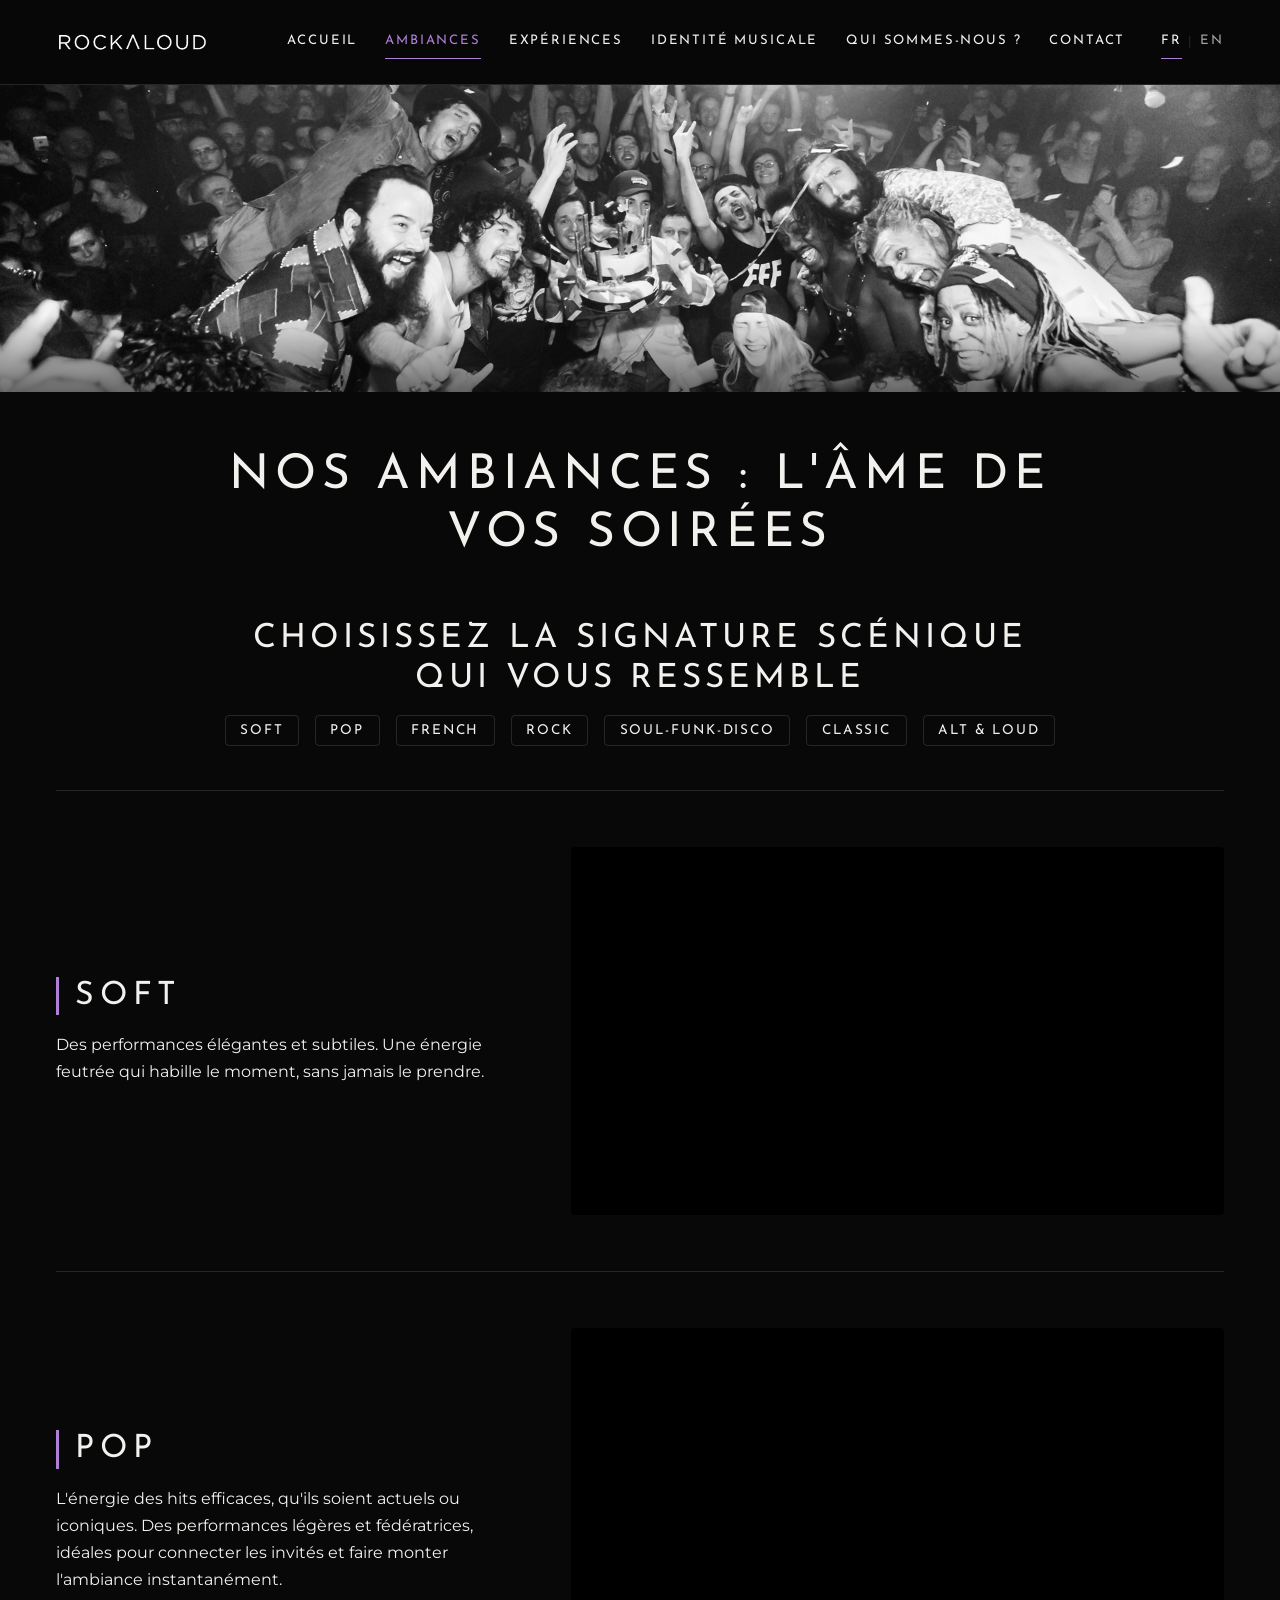
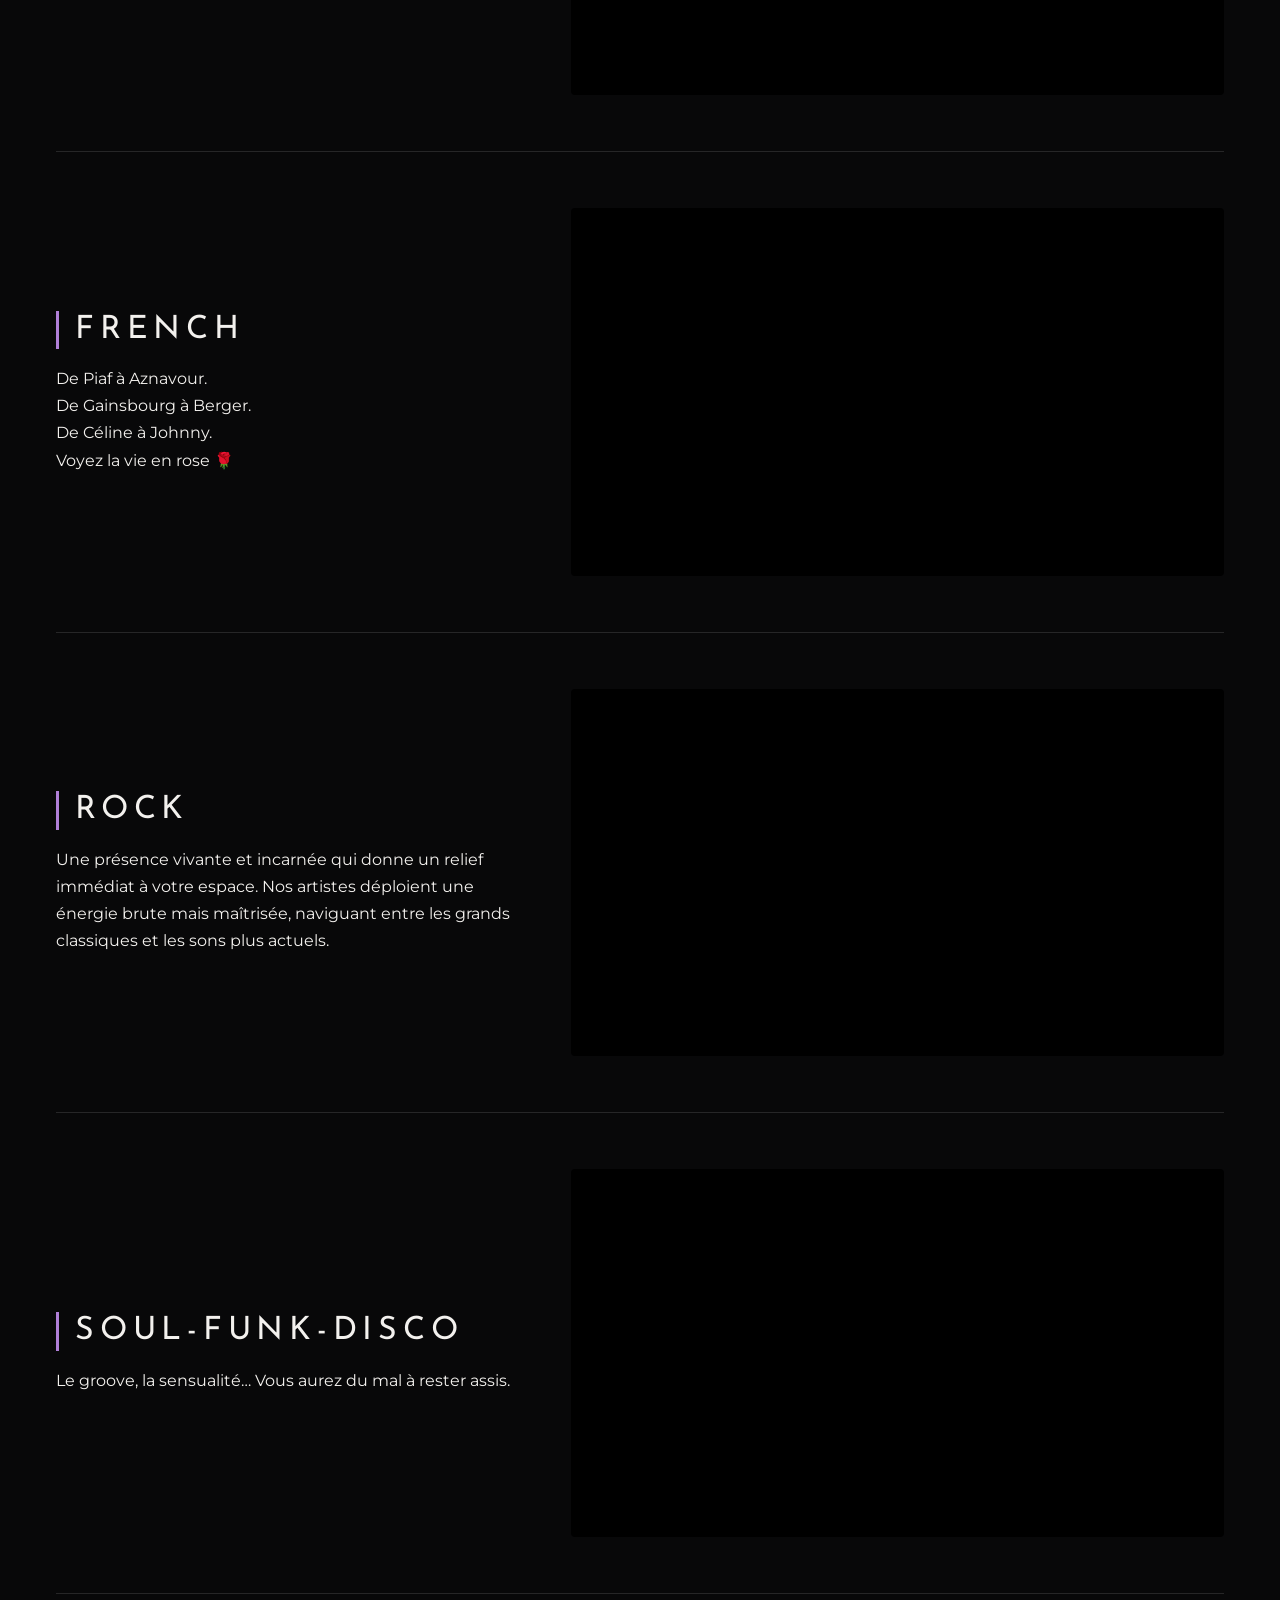
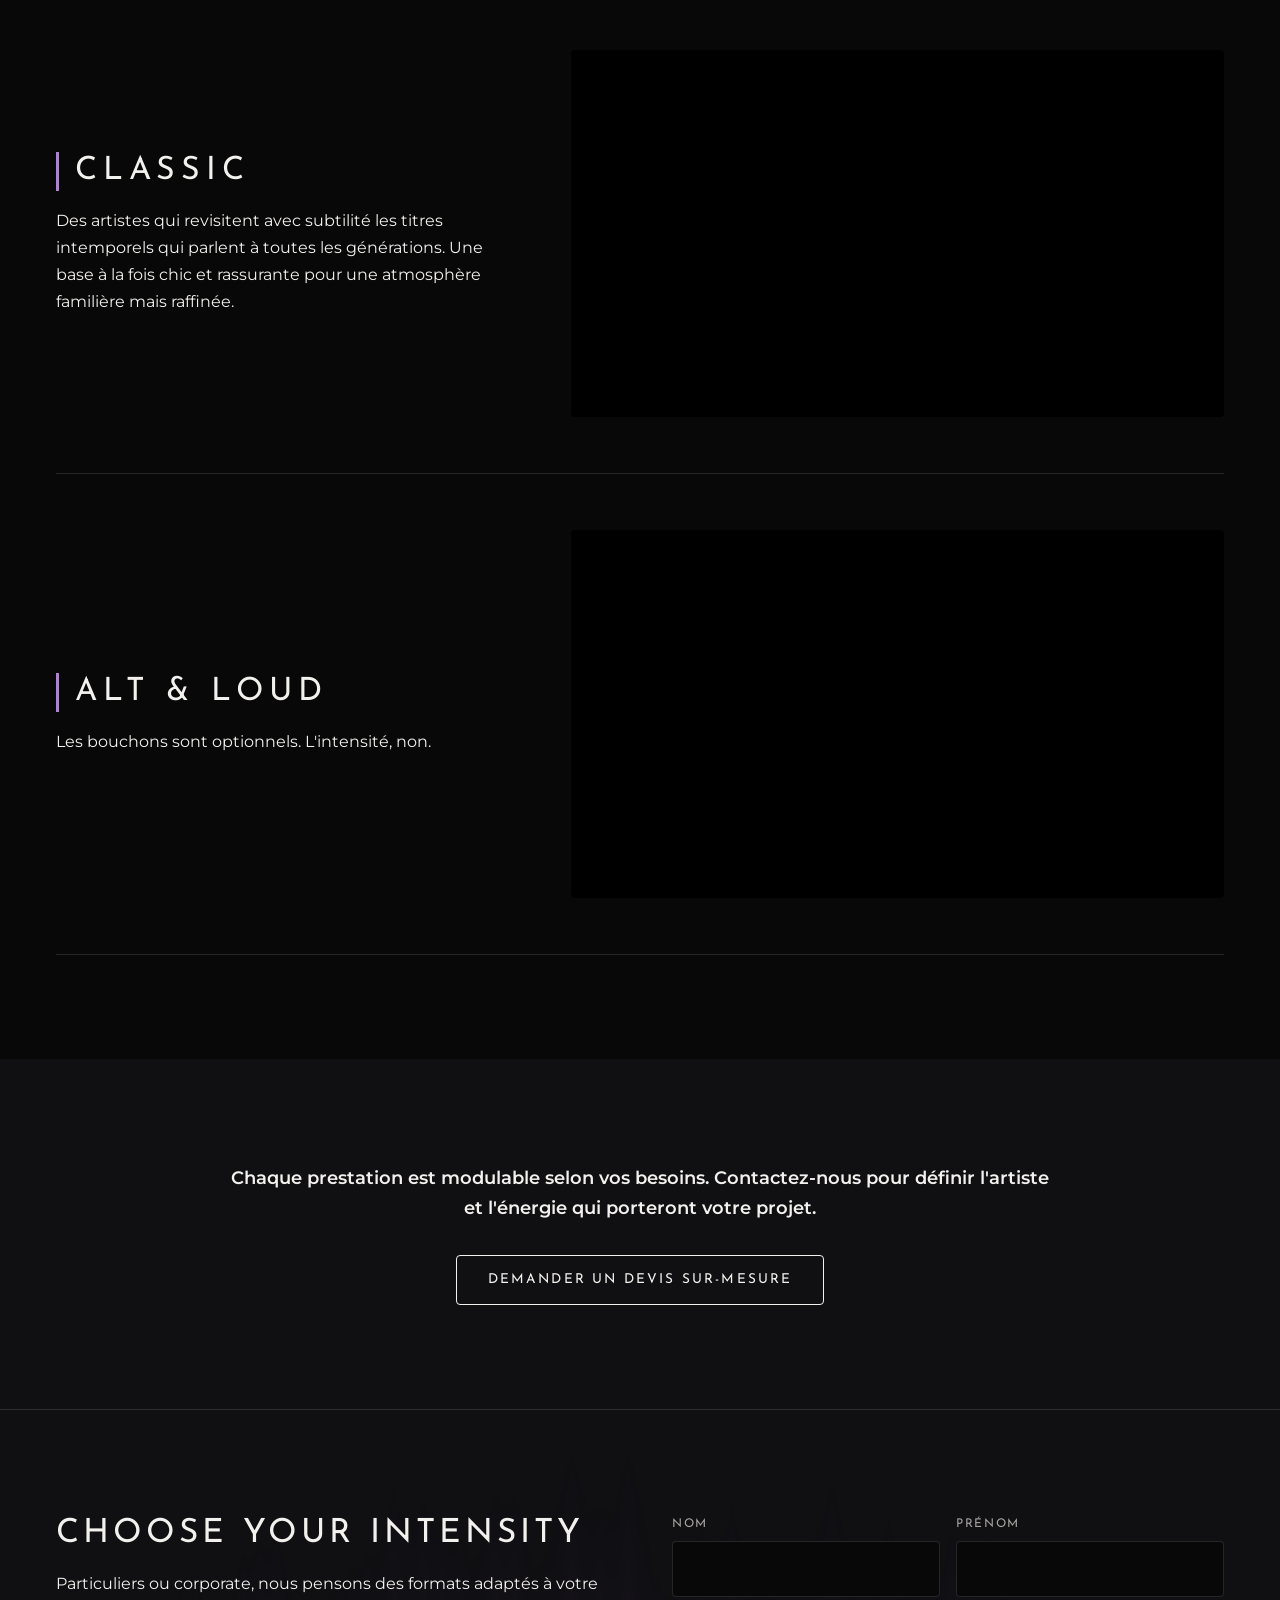
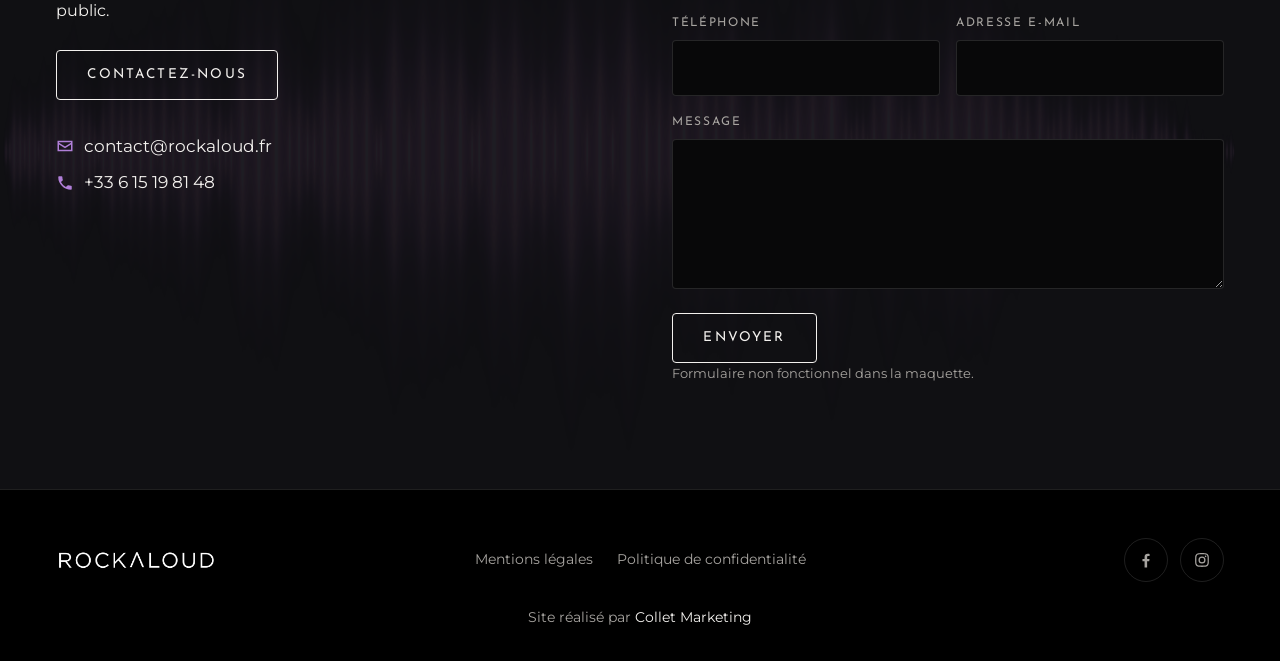
==== commit 61c7937c: "Retour client : titres sous les bandeaux, nouvelles photos, emplacements - Bandeaux d'en-tête : phot" ====
--- a/ambiances.html
+++ b/ambiances.html
@@ -38,12 +38,12 @@
 
   <section class="page-hero">
     <img class="page-hero__bg" src="media/concert-img-noir-blanc.jpg" alt="Public en liesse lors d'une soirée Rockaloud, noir et blanc" width="1920" height="1280" fetchpriority="high">
-    <div class="page-hero__inner">
-      <div class="container container--narrow">
-        <h1>Nos Ambiances : L'Âme de vos Soirées</h1>
-      </div>
-    </div>
-  </section>
+  </section>
+
+
+  <div class="page-title container container--narrow">
+    <h1>Nos Ambiances : L'Âme de vos Soirées</h1>
+  </div>
 
   <section class="section">
     <div class="container">
--- a/css/style.css
+++ b/css/style.css
@@ -326,14 +326,11 @@
 }
 
 /* --------------------------------------------------------------------------
-   Bandeau d'en-tête des pages intérieures : photo de fond assombrie + titre
+   Bandeau d'en-tête des pages intérieures : photo seule, le titre vient dessous
    -------------------------------------------------------------------------- */
 
 .page-hero {
   position: relative;
-  display: flex;
-  align-items: center;
-  justify-content: center;
   min-height: 200px;
   height: 24vw;
   max-height: 320px;
@@ -353,21 +350,23 @@
 .page-hero::after {
   content: "";
   position: absolute;
-  inset: 0;
-  background: linear-gradient(to bottom, rgba(8, 8, 9, 0.55), rgba(8, 8, 9, 0.65));
+  left: 0;
+  right: 0;
+  bottom: 0;
+  height: 25%;
+  background: linear-gradient(to bottom, rgba(8, 8, 9, 0), rgba(8, 8, 9, 0.6));
   pointer-events: none;
 }
 
-.page-hero__inner {
-  position: relative;
-  z-index: 1;
-  width: 100%;
-  padding: 2rem 0;
-  text-align: center;
-}
-
-.page-hero__inner h1 { margin-bottom: 0; text-shadow: 0 2px 18px rgba(0, 0, 0, 0.7); }
-.page-hero__inner .subtitle { margin: 0.75rem 0 0; text-shadow: 0 2px 12px rgba(0, 0, 0, 0.7); }
+.page-hero--placeholder { display: flex; }
+.page-hero--placeholder .placeholder { min-height: 0; border-radius: 0; }
+.page-hero--placeholder::after { display: none; }
+
+/* Titre de page sous le bandeau */
+.page-title { padding: 3.5rem 0 1rem; text-align: center; }
+.page-title h1 { margin-bottom: 0; }
+.page-title .subtitle { margin: 0.75rem 0 0; }
+.page-title + .section { padding-top: 2.5rem; }
 
 /* --------------------------------------------------------------------------
    Médias, emplacements, vidéos
